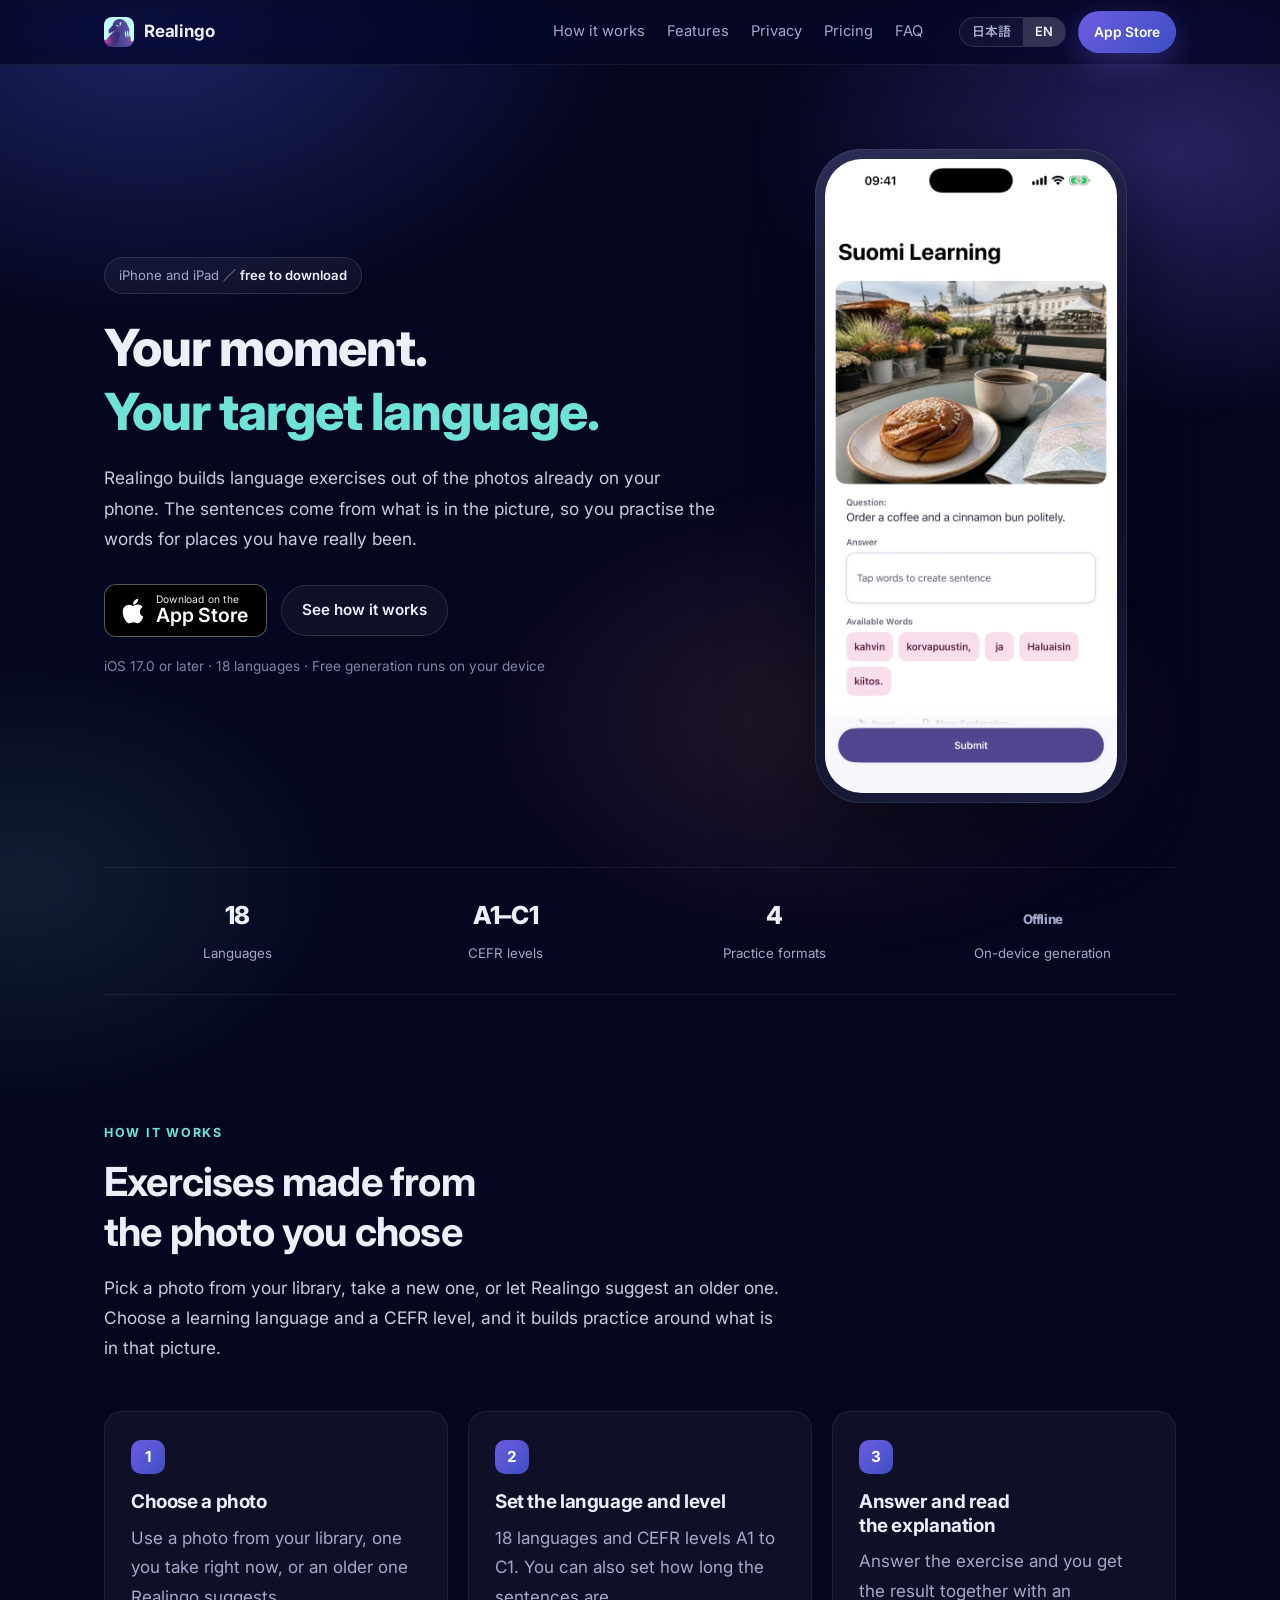
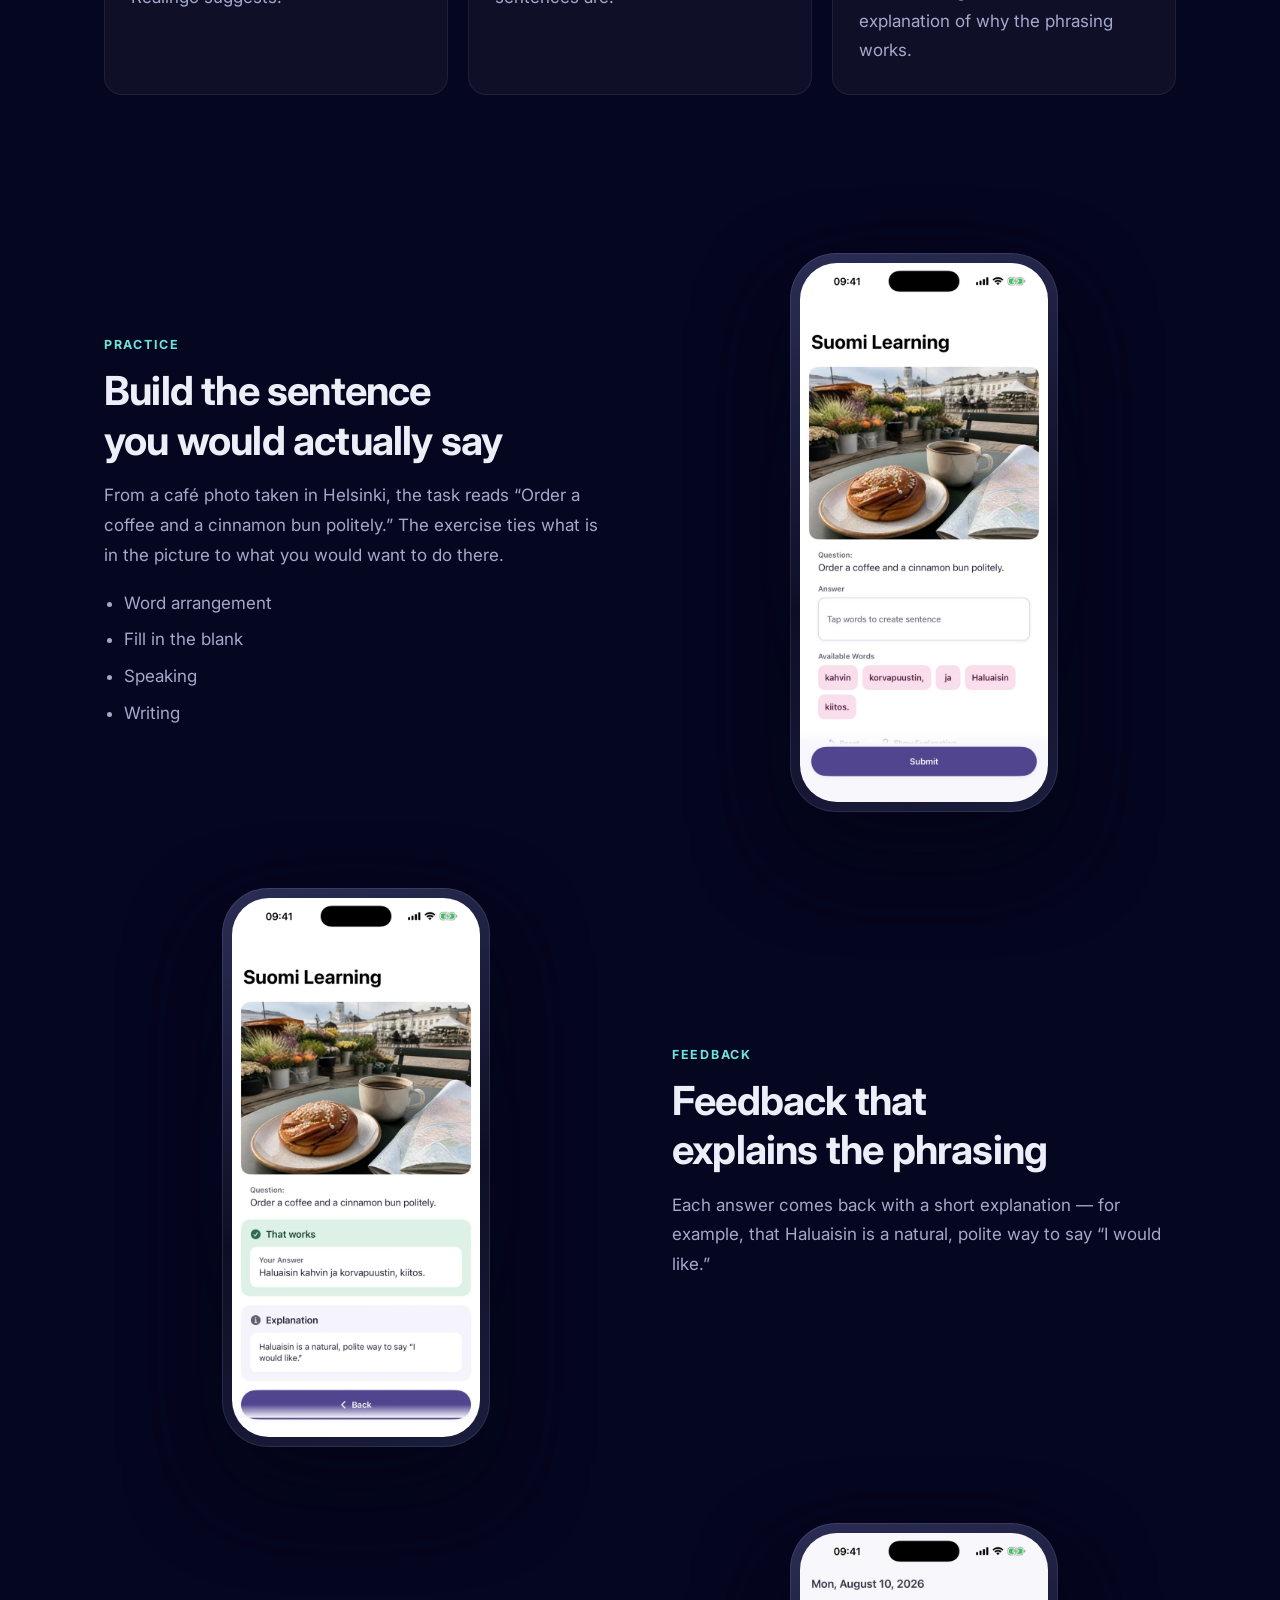
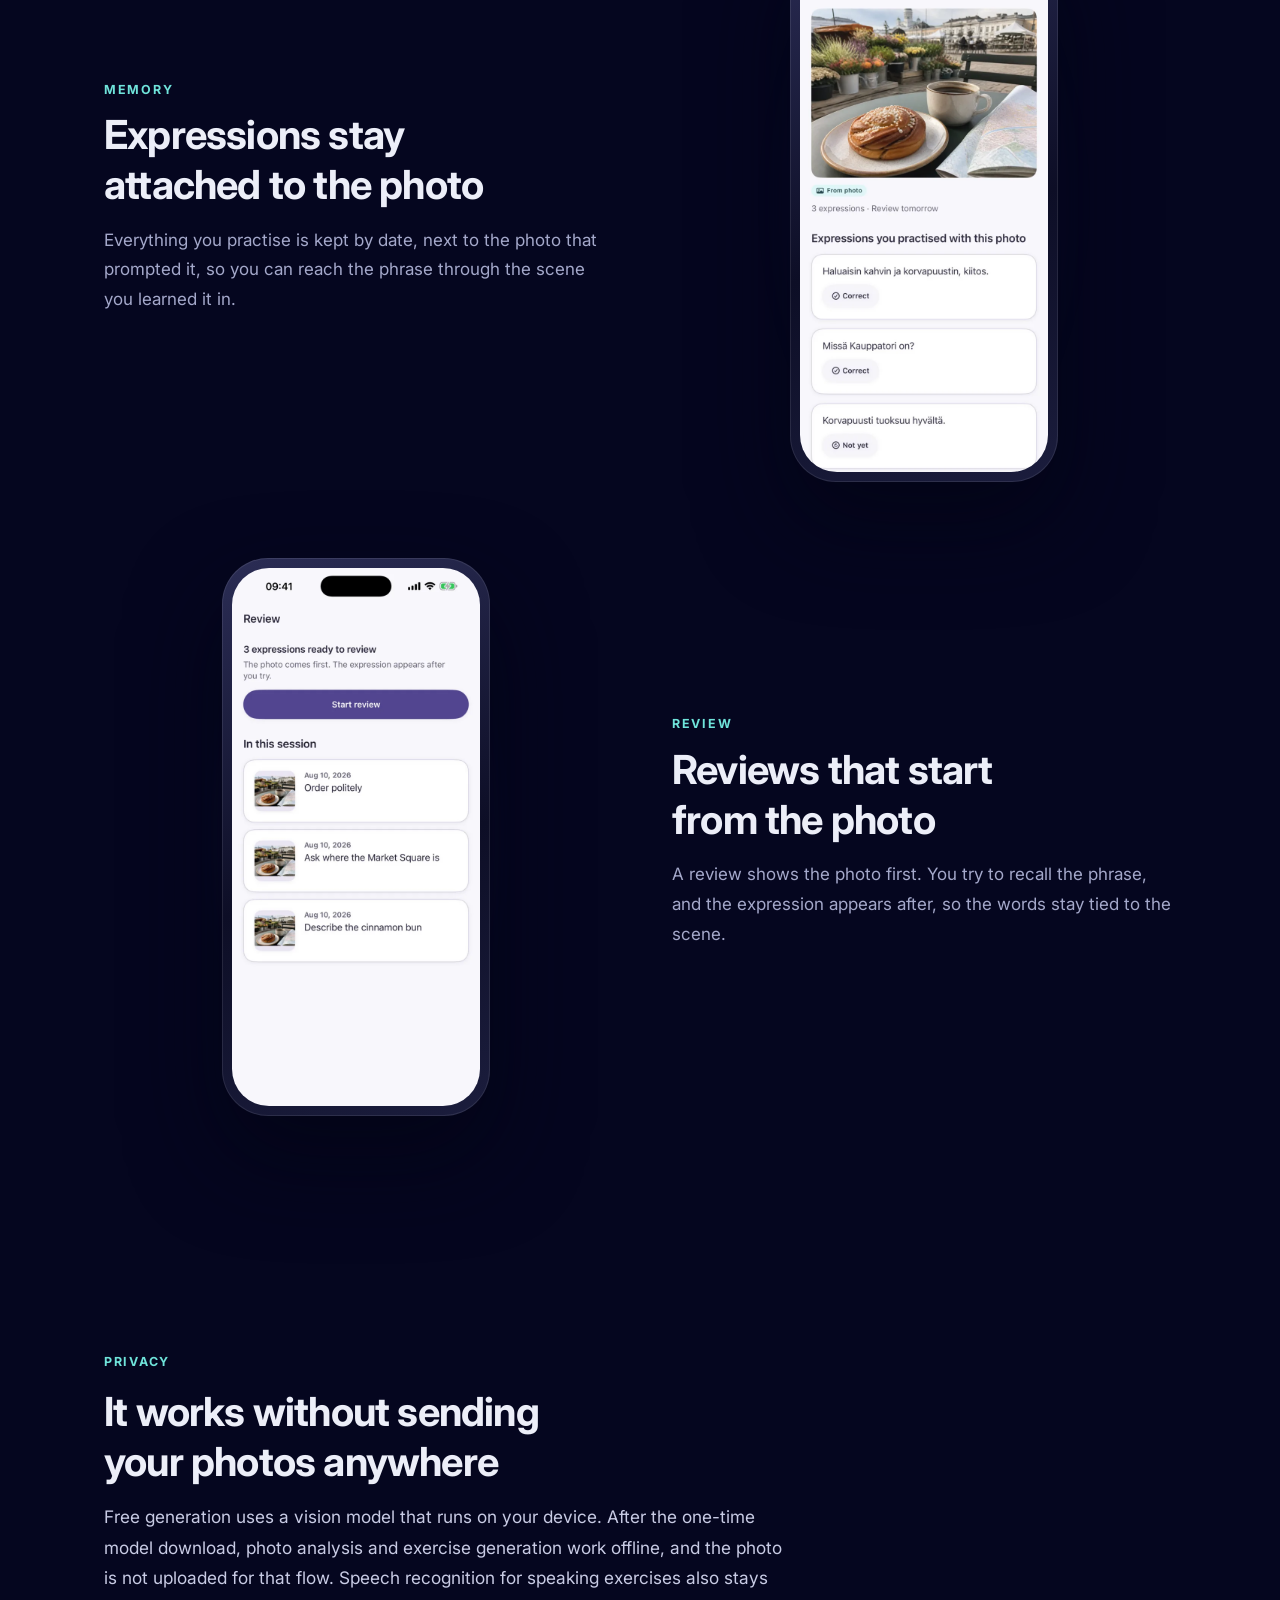
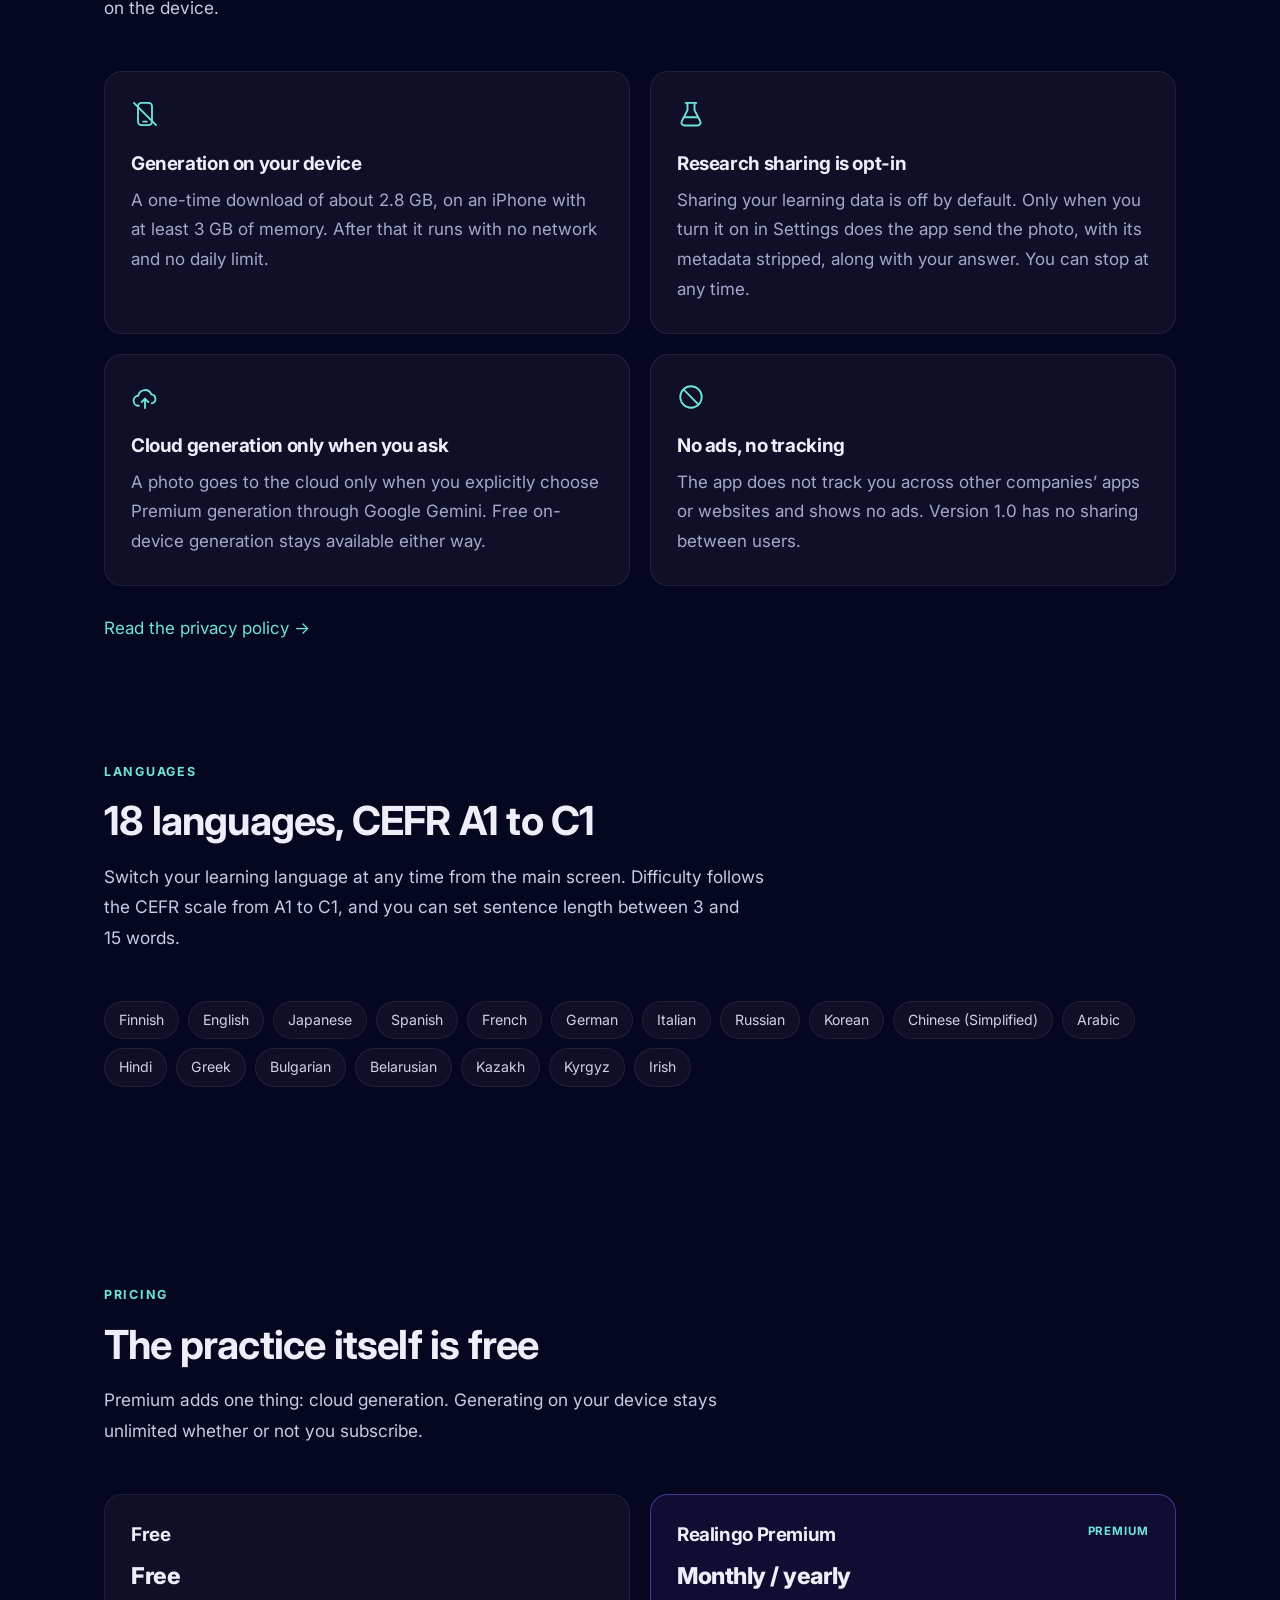
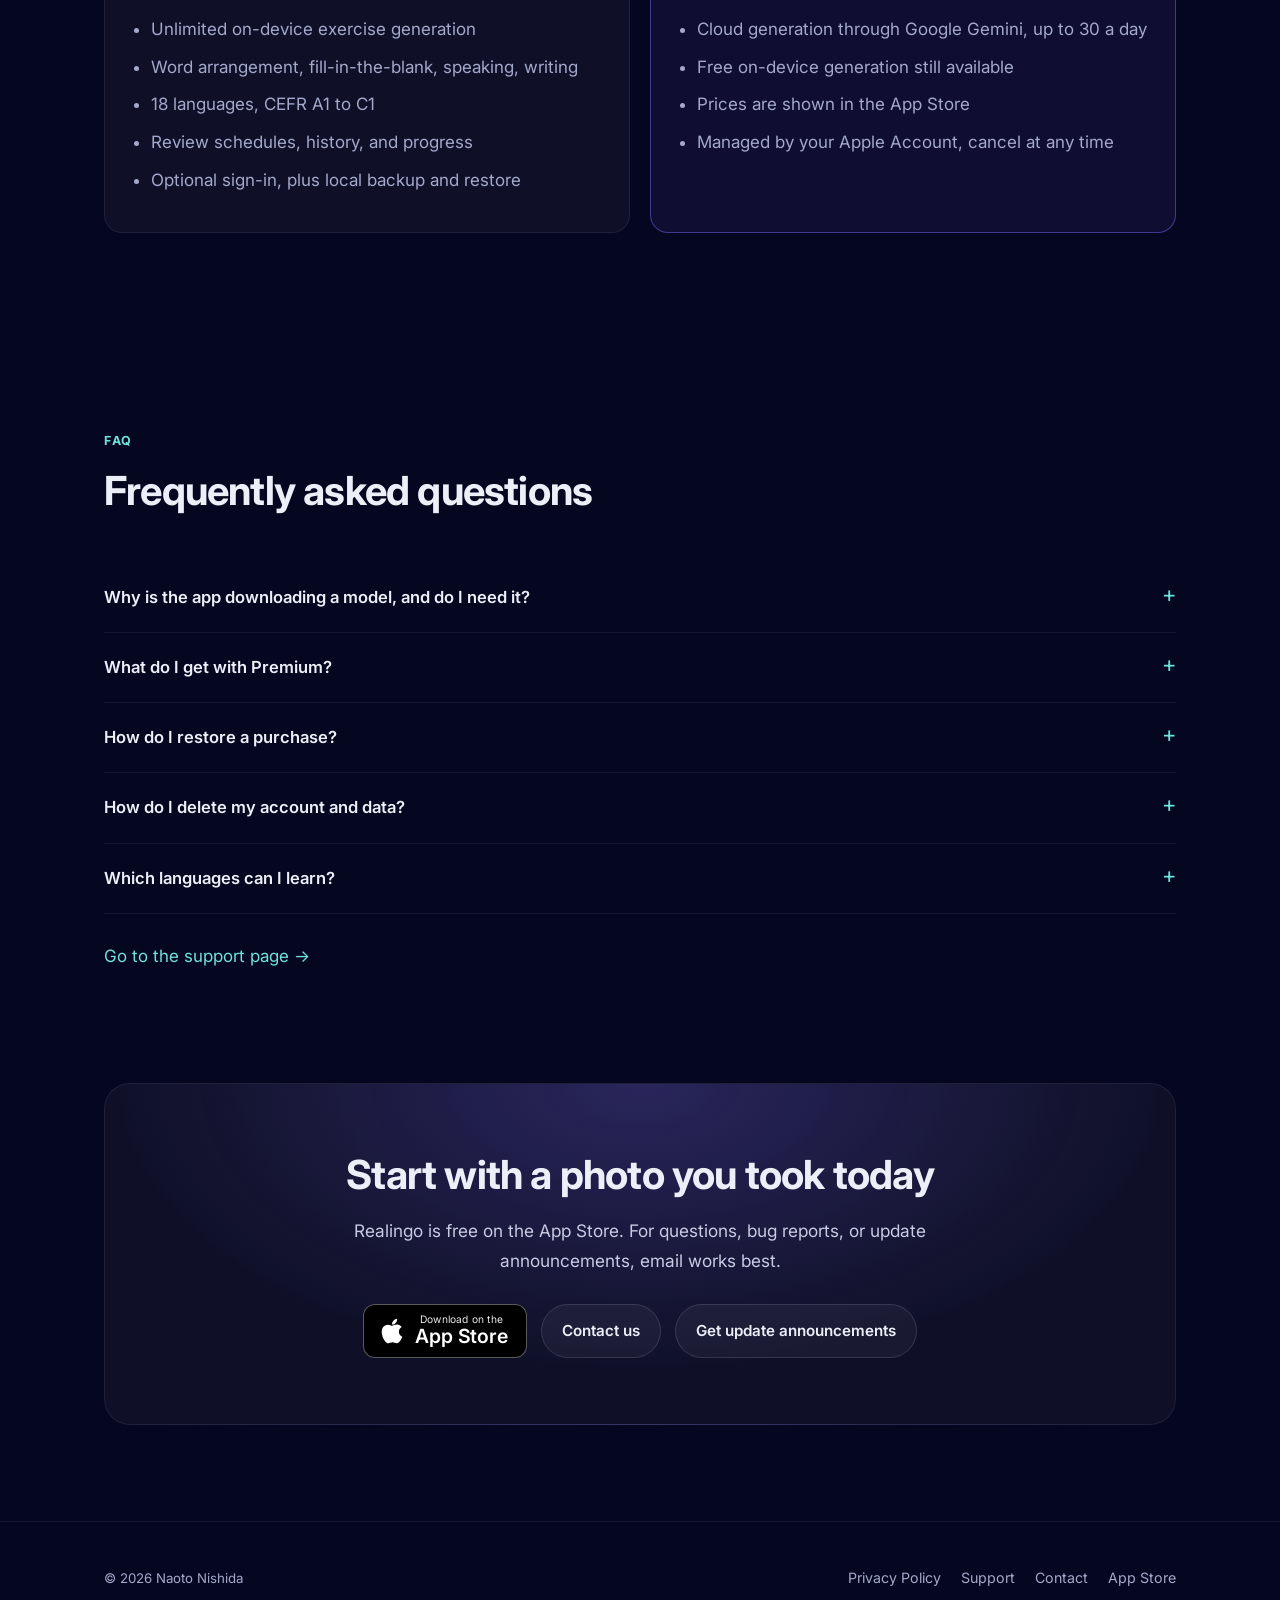
==== index.html @ 9abddb1e "Add the Realingo website: landing page, privacy policy, support Three static pages with no build ste" ====
<!DOCTYPE html>
<html lang="ja" data-lang="ja">
<head>
<meta charset="utf-8">
<meta name="viewport" content="width=device-width, initial-scale=1">
<title>Realingo — 自分の写真から語学を学ぶ</title>
<meta name="title-ja" content="Realingo — 自分の写真から語学を学ぶ">
<meta name="title-en" content="Realingo — Learn a language from your own photos">
<meta name="description" content="Realingo は、あなたのカメラロールにある写真から語学の練習問題をつくる iPhone / iPad アプリです。18言語、CEFR A1〜C1 対応。無料の問題生成は端末内で動きます。">
<meta name="desc-ja" content="Realingo は、あなたのカメラロールにある写真から語学の練習問題をつくる iPhone / iPad アプリです。18言語、CEFR A1〜C1 対応。無料の問題生成は端末内で動きます。">
<meta name="desc-en" content="Realingo turns the photos already on your phone into language exercises. 18 languages, CEFR A1 to C1, and free on-device generation.">
<link rel="canonical" href="https://nawta.github.io/realingo/">
<meta property="og:type" content="website">
<meta property="og:title" content="Realingo — Learn a language from your own photos">
<meta property="og:description" content="Realingo turns the photos already on your phone into language exercises. 18 languages, CEFR A1 to C1, and free on-device generation.">
<meta property="og:url" content="https://nawta.github.io/realingo/">
<meta property="og:image" content="https://nawta.github.io/realingo/assets/og.png">
<meta name="twitter:card" content="summary_large_image">
<meta name="theme-color" content="#05061f">
<link rel="icon" href="assets/favicon-32.png" sizes="32x32">
<link rel="apple-touch-icon" href="assets/icon-180.png">
<link rel="preconnect" href="https://fonts.googleapis.com">
<link rel="preconnect" href="https://fonts.gstatic.com" crossorigin>
<link href="https://fonts.googleapis.com/css2?family=Inter:wght@400;500;600;700;800&family=Noto+Sans+JP:wght@400;500;700&display=swap" rel="stylesheet">
<link rel="stylesheet" href="styles.css">
<script>
/* Set the language before first paint so the other version never flashes. */
(function(){var r=document.documentElement;r.className+=" js";var l=(location.search.match(/[?&]lang=(ja|en)/)||[])[1];try{if(!l)l=localStorage.getItem("realingo-lang");}catch(e){}if(l!=="ja"&&l!=="en")l=(navigator.language||"en").toLowerCase().indexOf("ja")===0?"ja":"en";r.setAttribute("data-lang",l);r.setAttribute("lang",l);})();
</script>
</head>
<body>

<header class="site-header">
  <div class="wrap">
    <a class="brand" href="./">
      <img src="assets/icon-180.png" alt="" width="30" height="30">
      Realingo
    </a>
    <nav class="site-nav">
      <a href="#how"><span class="ja">使い方</span><span class="en">How it works</span></a>
      <a href="#features"><span class="ja">できること</span><span class="en">Features</span></a>
      <a href="#privacy"><span class="ja">プライバシー</span><span class="en">Privacy</span></a>
      <a href="#pricing"><span class="ja">料金</span><span class="en">Pricing</span></a>
      <a href="#faq">FAQ</a>
    </nav>
    <div class="header-actions">
      <div class="lang-toggle" role="group" aria-label="Language">
        <button type="button" data-lang="ja" aria-pressed="true">日本語</button>
        <button type="button" data-lang="en" aria-pressed="false">EN</button>
      </div>
      <a class="btn btn-primary btn-sm" href="https://apps.apple.com/us/app/realingo/id6791108476">
        <span class="ja">App Store</span><span class="en">App Store</span>
      </a>
    </div>
  </div>
</header>

<main>

<!-- ================= HERO ================= -->
<section class="hero">
  <div class="wrap">
    <div>
      <p class="hero-pill">
        <span class="ja">iPhone・iPad ／ <b>無料でダウンロード</b></span>
        <span class="en">iPhone and iPad ／ <b>free to download</b></span>
      </p>
      <h1>
        <span class="ja">きのう撮った一枚が、<br><span class="accent">きょうの教材になる。</span></span>
        <span class="en">Your moment.<br><span class="accent">Your target language.</span></span>
      </h1>
      <p class="lead ja">Realingo は、カメラロールにある写真から語学の練習問題をつくるアプリです。問題文はその写真に写っているものから組み立てられるので、自分が実際に居た場面の言葉を覚えられます。</p>
      <p class="lead en">Realingo builds language exercises out of the photos already on your phone. The sentences come from what is in the picture, so you practise the words for places you have really been.</p>
      <div class="hero-cta">
        <a class="appstore" href="https://apps.apple.com/us/app/realingo/id6791108476">
          <svg viewBox="0 0 384 512" aria-hidden="true"><path d="M318.7 268.7c-.2-36.7 16.4-64.4 50-84.8-18.8-26.9-47.2-41.7-84.7-44.6-35.5-2.8-74.3 20.7-88.5 20.7-15 0-49.4-19.7-76.4-19.7C63.3 141.2 4 184.8 4 273.5q0 39.3 14.4 81.2c12.8 36.7 59 126.7 107.2 125.2 25.2-.6 43-17.9 75.8-17.9 31.8 0 48.3 17.9 76.4 17.9 48.6-.7 90.4-82.5 102.6-119.3-65.2-30.7-61.7-90-61.7-91.9zm-56.6-164.2c27.3-32.4 24.8-61.9 24-72.5-24.1 1.4-52 16.4-67.9 34.9-17.5 19.8-27.8 44.3-25.6 71.9 26.1 2 49.9-11.4 69.5-34.3z"/></svg>
          <span><small class="ja">ダウンロード</small><small class="en">Download on the</small><strong>App Store</strong></span>
        </a>
        <a class="btn btn-ghost" href="#how"><span class="ja">使い方を見る</span><span class="en">See how it works</span></a>
      </div>
      <p class="hero-note">
        <span class="ja">iOS 17.0 以降 ・ 18言語 ・ 無料の問題生成は端末内で動きます</span>
        <span class="en">iOS 17.0 or later · 18 languages · Free generation runs on your device</span>
      </p>
    </div>
    <div class="phone">
      <img src="assets/shot-01.webp" width="660" height="1434" alt="Realingo の練習画面。ヘルシンキのカフェで撮った写真をもとに、フィンランド語の文を単語から組み立てている。">
    </div>
  </div>
</section>

<!-- ================= STATS ================= -->
<section class="stats">
  <div class="wrap">
    <ul>
      <li><b>18</b><span class="ja">対応言語</span><span class="en">Languages</span></li>
      <li><b>A1–C1</b><span class="ja">CEFR の難易度</span><span class="en">CEFR levels</span></li>
      <li><b>4</b><span class="ja">練習の形式</span><span class="en">Practice formats</span></li>
      <li><b><span class="ja">オフライン</span><span class="en">Offline</span></b><span class="ja">端末内生成は通信不要</span><span class="en">On-device generation</span></li>
    </ul>
  </div>
</section>

<!-- ================= HOW ================= -->
<section id="how">
  <div class="wrap">
    <div class="section-head reveal">
      <p class="eyebrow"><span class="ja">使い方</span><span class="en">How it works</span></p>
      <h2><span class="ja">自分が撮った写真から問題をつくる</span><span class="en">Exercises made from the photo you chose</span></h2>
      <p class="lead ja">カメラロールから1枚選ぶか、その場で撮るか、Realingo に古い写真を選ばせます。学ぶ言語と CEFR レベルを決めると、その写真に写っているものをもとに練習問題ができます。</p>
      <p class="lead en">Pick a photo from your library, take a new one, or let Realingo suggest an older one. Choose a learning language and a CEFR level, and it builds practice around what is in that picture.</p>
    </div>
    <div class="cards cards-3">
      <div class="card reveal">
        <span class="num">1</span>
        <h3><span class="ja">写真を選ぶ</span><span class="en">Choose a photo</span></h3>
        <p class="ja">カメラロールの1枚、その場で撮った写真、Realingo が提案する古い写真のどれでも使えます。</p>
        <p class="en">Use a photo from your library, one you take right now, or an older one Realingo suggests.</p>
      </div>
      <div class="card reveal">
        <span class="num">2</span>
        <h3><span class="ja">言語とレベルを決める</span><span class="en">Set the language and level</span></h3>
        <p class="ja">18言語と CEFR A1〜C1 から選びます。文の長さも変えられます。</p>
        <p class="en">18 languages and CEFR levels A1 to C1. You can also set how long the sentences are.</p>
      </div>
      <div class="card reveal">
        <span class="num">3</span>
        <h3><span class="ja">答えて、説明を読む</span><span class="en">Answer and read the explanation</span></h3>
        <p class="ja">並べ替え・穴埋め・スピーキング・ライティングに答えると、正誤とあわせて、なぜその言い方になるのかが返ります。</p>
        <p class="en">Answer the exercise and you get the result together with an explanation of why the phrasing works.</p>
      </div>
    </div>
  </div>
</section>

<!-- ================= FEATURES ================= -->
<section id="features" style="padding-top:24px">
  <div class="wrap">

    <div class="feature reveal">
      <div class="feature-text">
        <p class="eyebrow"><span class="ja">練習</span><span class="en">Practice</span></p>
        <h2><span class="ja">その場面で使う一文をつくる</span><span class="en">Build the sentence you would actually say</span></h2>
        <p class="ja">ヘルシンキのカフェで撮った写真なら、課題は「コーヒーとシナモンロールをていねいに注文する」。写っているものと、そこでしたいことが結びついた課題になります。</p>
        <p class="en">From a café photo taken in Helsinki, the task reads “Order a coffee and a cinnamon bun politely.” The exercise ties what is in the picture to what you would want to do there.</p>
        <ul>
          <li><span class="ja">単語の並べ替え</span><span class="en">Word arrangement</span></li>
          <li><span class="ja">穴埋め</span><span class="en">Fill in the blank</span></li>
          <li><span class="ja">スピーキング</span><span class="en">Speaking</span></li>
          <li><span class="ja">ライティング</span><span class="en">Writing</span></li>
        </ul>
      </div>
      <div class="phone">
        <img src="assets/shot-01.webp" width="660" height="1434" loading="lazy" alt="写真の下に「Order a coffee and a cinnamon bun politely.」という課題が表示され、フィンランド語の単語カードが並んでいる画面。">
      </div>
    </div>

    <div class="feature reveal">
      <div class="feature-text">
        <p class="eyebrow"><span class="ja">フィードバック</span><span class="en">Feedback</span></p>
        <h2><span class="ja">正解だけでなく、理由まで返す</span><span class="en">Feedback that explains the phrasing</span></h2>
        <p class="ja">答え合わせのあとに短い説明が付きます。たとえば Haluaisin が「〜をいただきたいのですが」にあたる自然でていねいな言い方だ、というところまで示します。</p>
        <p class="en">Each answer comes back with a short explanation — for example, that Haluaisin is a natural, polite way to say “I would like.”</p>
      </div>
      <div class="phone">
        <img src="assets/shot-02.webp" width="660" height="1434" loading="lazy" alt="解答が正解と判定され、その下に Haluaisin の使い方についての説明が表示されている画面。">
      </div>
    </div>

    <div class="feature reveal">
      <div class="feature-text">
        <p class="eyebrow"><span class="ja">記録</span><span class="en">Memory</span></p>
        <h2><span class="ja">練習した表現は写真ごと残る</span><span class="en">Expressions stay attached to the photo</span></h2>
        <p class="ja">その日に練習した表現は、きっかけになった写真といっしょに日付順で残ります。単語帳をめくるかわりに、どの場面で覚えたかから思い出せます。</p>
        <p class="en">Everything you practise is kept by date, next to the photo that prompted it, so you can reach the phrase through the scene you learned it in.</p>
      </div>
      <div class="phone">
        <img src="assets/shot-03.webp" width="660" height="1434" loading="lazy" alt="1枚の写真と、その写真で練習した3つの表現が正誤とともに並んでいる記録画面。">
      </div>
    </div>

    <div class="feature reveal">
      <div class="feature-text">
        <p class="eyebrow"><span class="ja">復習</span><span class="en">Review</span></p>
        <h2><span class="ja">忘れるころに戻ってくる復習</span><span class="en">Reviews that start from the photo</span></h2>
        <p class="ja">復習は写真から始まります。先に場面を見て思い出そうとしてから表現が出るので、言葉と場面が結びついたまま定着します。</p>
        <p class="en">A review shows the photo first. You try to recall the phrase, and the expression appears after, so the words stay tied to the scene.</p>
      </div>
      <div class="phone">
        <img src="assets/shot-04.webp" width="660" height="1434" loading="lazy" alt="復習画面。3つの表現が復習待ちとして並び、それぞれに元の写真のサムネイルが付いている。">
      </div>
    </div>

  </div>
</section>

<!-- ================= PRIVACY ================= -->
<section id="privacy">
  <div class="wrap">
    <div class="section-head reveal">
      <p class="eyebrow"><span class="ja">プライバシー</span><span class="en">Privacy</span></p>
      <h2><span class="ja">写真を送らずに使えます</span><span class="en">It works without sending your photos anywhere</span></h2>
      <p class="lead ja">無料の問題生成は端末内の画像モデルで動きます。モデルを一度ダウンロードすれば、写真の解析も問題の生成もオフラインで完結し、この流れでは写真はアップロードされません。スピーキングの音声認識も端末内で動きます。</p>
      <p class="lead en">Free generation uses a vision model that runs on your device. After the one-time model download, photo analysis and exercise generation work offline, and the photo is not uploaded for that flow. Speech recognition for speaking exercises also stays on the device.</p>
    </div>
    <div class="cards cards-2">
      <div class="card reveal">
        <span class="ico" aria-hidden="true"><svg viewBox="0 0 24 24"><rect x="6" y="2.5" width="12" height="19" rx="3"/><path d="M10.5 18.5h3"/><path d="M2.5 2.5l19 19"/></svg></span>
        <h3><span class="ja">端末内で完結する生成</span><span class="en">Generation on your device</span></h3>
        <p class="ja">約 2.8 GB のモデルを一度だけダウンロードします（メモリ 3 GB 以上の iPhone が必要）。以降は通信なし、回数制限なしで使えます。</p>
        <p class="en">A one-time download of about 2.8 GB, on an iPhone with at least 3 GB of memory. After that it runs with no network and no daily limit.</p>
      </div>
      <div class="card reveal">
        <span class="ico" aria-hidden="true"><svg viewBox="0 0 24 24"><path d="M9 2.5v6.2L4.2 18a2.6 2.6 0 0 0 2.3 3.9h11a2.6 2.6 0 0 0 2.3-3.9L15 8.7V2.5"/><path d="M7.5 2.5h9"/><path d="M6.6 14.8h10.8"/></svg></span>
        <h3><span class="ja">研究への提供は任意</span><span class="en">Research sharing is opt-in</span></h3>
        <p class="ja">学習データの提供は初期状態でオフです。設定でオンにしたときだけ、位置情報などを取り除いた写真と解答が送られます。いつでも止められます。</p>
        <p class="en">Sharing your learning data is off by default. Only when you turn it on in Settings does the app send the photo, with its metadata stripped, along with your answer. You can stop at any time.</p>
      </div>
      <div class="card reveal">
        <span class="ico" aria-hidden="true"><svg viewBox="0 0 24 24"><path d="M6.8 19.5a4.3 4.3 0 0 1-.5-8.6 5.8 5.8 0 0 1 11.1-1.2 3.9 3.9 0 0 1 .4 7.7"/><path d="M12 21.5v-8"/><path d="M9.2 16.3 12 13.5l2.8 2.8"/></svg></span>
        <h3><span class="ja">クラウド生成は選んだときだけ</span><span class="en">Cloud generation only when you ask</span></h3>
        <p class="ja">Premium の Google Gemini による生成を選んだときに限り、その写真がクラウドに送られます。端末内の無料生成はそのまま使えます。</p>
        <p class="en">A photo goes to the cloud only when you explicitly choose Premium generation through Google Gemini. Free on-device generation stays available either way.</p>
      </div>
      <div class="card reveal">
        <span class="ico" aria-hidden="true"><svg viewBox="0 0 24 24"><circle cx="12" cy="12" r="9.2"/><path d="M5.5 5.5l13 13"/></svg></span>
        <h3><span class="ja">広告なし、追跡なし</span><span class="en">No ads, no tracking</span></h3>
        <p class="ja">他社のアプリやサイトをまたいだ追跡はしません。広告も表示しません。バージョン 1.0 にはユーザー同士の共有機能もありません。</p>
        <p class="en">The app does not track you across other companies’ apps or websites and shows no ads. Version 1.0 has no sharing between users.</p>
      </div>
    </div>
    <p style="margin-top:28px">
      <a href="privacy.html"><span class="ja">プライバシーポリシーを読む →</span><span class="en">Read the privacy policy →</span></a>
    </p>
  </div>
</section>

<!-- ================= LANGUAGES ================= -->
<section id="languages" style="padding-top:0">
  <div class="wrap">
    <div class="section-head reveal">
      <p class="eyebrow"><span class="ja">対応言語</span><span class="en">Languages</span></p>
      <h2><span class="ja">18言語、CEFR A1〜C1</span><span class="en">18 languages, CEFR A1 to C1</span></h2>
      <p class="lead ja">学ぶ言語はメイン画面からいつでも切り替えられます。難易度は CEFR の A1 から C1 まで、文の長さも 3〜15 語の範囲で指定できます。</p>
      <p class="lead en">Switch your learning language at any time from the main screen. Difficulty follows the CEFR scale from A1 to C1, and you can set sentence length between 3 and 15 words.</p>
    </div>
    <ul class="chips reveal">
      <li><span class="ja">フィンランド語</span><span class="en">Finnish</span></li>
      <li><span class="ja">英語</span><span class="en">English</span></li>
      <li><span class="ja">日本語</span><span class="en">Japanese</span></li>
      <li><span class="ja">スペイン語</span><span class="en">Spanish</span></li>
      <li><span class="ja">フランス語</span><span class="en">French</span></li>
      <li><span class="ja">ドイツ語</span><span class="en">German</span></li>
      <li><span class="ja">イタリア語</span><span class="en">Italian</span></li>
      <li><span class="ja">ロシア語</span><span class="en">Russian</span></li>
      <li><span class="ja">韓国語</span><span class="en">Korean</span></li>
      <li><span class="ja">中国語（簡体字）</span><span class="en">Chinese (Simplified)</span></li>
      <li><span class="ja">アラビア語</span><span class="en">Arabic</span></li>
      <li><span class="ja">ヒンディー語</span><span class="en">Hindi</span></li>
      <li><span class="ja">ギリシャ語</span><span class="en">Greek</span></li>
      <li><span class="ja">ブルガリア語</span><span class="en">Bulgarian</span></li>
      <li><span class="ja">ベラルーシ語</span><span class="en">Belarusian</span></li>
      <li><span class="ja">カザフ語</span><span class="en">Kazakh</span></li>
      <li><span class="ja">キルギス語</span><span class="en">Kyrgyz</span></li>
      <li><span class="ja">アイルランド語</span><span class="en">Irish</span></li>
    </ul>
  </div>
</section>

<!-- ================= PRICING ================= -->
<section id="pricing">
  <div class="wrap">
    <div class="section-head reveal">
      <p class="eyebrow"><span class="ja">料金</span><span class="en">Pricing</span></p>
      <h2><span class="ja">練習そのものは無料です</span><span class="en">The practice itself is free</span></h2>
      <p class="lead ja">Premium が足すのはクラウド生成の1点だけです。端末内での生成は、契約していてもいなくても無制限に使えます。</p>
      <p class="lead en">Premium adds one thing: cloud generation. Generating on your device stays unlimited whether or not you subscribe.</p>
    </div>
    <div class="cards cards-2">
      <div class="card plan reveal">
        <h3><span class="ja">無料</span><span class="en">Free</span></h3>
        <p class="price"><span class="ja">¥0</span><span class="en">Free</span></p>
        <ul>
          <li><span class="ja">端末内での問題生成（無制限）</span><span class="en">Unlimited on-device exercise generation</span></li>
          <li><span class="ja">並べ替え・穴埋め・スピーキング・ライティング</span><span class="en">Word arrangement, fill-in-the-blank, speaking, writing</span></li>
          <li><span class="ja">18言語、CEFR A1〜C1</span><span class="en">18 languages, CEFR A1 to C1</span></li>
          <li><span class="ja">復習スケジュールと学習履歴</span><span class="en">Review schedules, history, and progress</span></li>
          <li><span class="ja">サインインは任意、ローカルのバックアップと復元</span><span class="en">Optional sign-in, plus local backup and restore</span></li>
        </ul>
      </div>
      <div class="card plan featured reveal">
        <span class="tag">Premium</span>
        <h3><span class="ja">Realingo Premium</span><span class="en">Realingo Premium</span></h3>
        <p class="price"><span class="ja">月額 / 年額</span><span class="en">Monthly / yearly</span></p>
        <ul>
          <li><span class="ja">Google Gemini によるクラウド生成（1日 30 回まで）</span><span class="en">Cloud generation through Google Gemini, up to 30 a day</span></li>
          <li><span class="ja">無料の端末内生成もそのまま使えます</span><span class="en">Free on-device generation still available</span></li>
          <li><span class="ja">価格は App Store に表示されます</span><span class="en">Prices are shown in the App Store</span></li>
          <li><span class="ja">購入は Apple アカウントで管理し、いつでも解約できます</span><span class="en">Managed by your Apple Account, cancel at any time</span></li>
        </ul>
      </div>
    </div>
  </div>
</section>

<!-- ================= FAQ ================= -->
<section id="faq">
  <div class="wrap">
    <div class="section-head reveal">
      <p class="eyebrow">FAQ</p>
      <h2><span class="ja">よくある質問</span><span class="en">Frequently asked questions</span></h2>
    </div>
    <div class="faq reveal">
      <details>
        <summary><span class="ja">モデルのダウンロードは必要ですか。</span><span class="en">Why is the app downloading a model, and do I need it?</span></summary>
        <div>
          <p class="ja">無料の問題生成は端末内の画像モデルで動くので、初回に約 2.8 GB のダウンロードが必要です。メモリ 3 GB 以上の iPhone で動きます。<strong>設定 &gt; AI Model Settings</strong> から、またはアプリが案内する「Use on-device AI」から取得できます。以降はオフラインで、回数制限なく使えます。</p>
          <p class="en">Free exercise generation runs on your phone with a local vision model. It is a one-time download of about 2.8 GB and needs an iPhone with at least 3 GB of memory. Open <strong>Settings &gt; AI Model Settings</strong>, or tap <strong>Use on-device AI</strong> when the app offers it. After that, generation works offline with no daily limit.</p>
        </div>
      </details>
      <details>
        <summary><span class="ja">Premium では何が増えますか。</span><span class="en">What do I get with Premium?</span></summary>
        <div>
          <p class="ja">増えるのは、クラウド AI（Google Gemini）による問題生成が1日 30 回まで使えるようになる点です。端末内での生成は、契約しなくても無料・無制限のまま使えます。</p>
          <p class="en">Premium adds one thing: exercise generation through cloud AI (Google Gemini), up to 30 a day. Generating on your device stays free and unlimited whether or not you subscribe.</p>
        </div>
      </details>
      <details>
        <summary><span class="ja">購入を復元するには。</span><span class="en">How do I restore a purchase?</span></summary>
        <div>
          <p class="ja">アプリのサブスクリプション画面で <strong>Restore Purchases</strong> を押してください。購入時と同じ Apple アカウントでサインインしている必要があります。サブスクリプションは Apple が管理しているので、端末の「設定 &gt; Apple アカウント &gt; サブスクリプション」からも確認・解約できます。</p>
          <p class="en">Open the subscription screen in the app and tap <strong>Restore Purchases</strong>. Make sure you are signed in to the same Apple Account you used for the original purchase. Subscriptions are managed by Apple, so you can also review or cancel them under Settings &gt; your Apple Account &gt; Subscriptions.</p>
        </div>
      </details>
      <details>
        <summary><span class="ja">アカウントとデータを削除したいのですが。</span><span class="en">How do I delete my account and data?</span></summary>
        <div>
          <p class="ja">アプリの <strong>Profile</strong> から <strong>Request deletion</strong> を選びます。これは削除依頼を記録するもので、クラウド上のデータがその場で消えるわけではありません。別のアカウントを誤って変更しないよう本人確認をしたうえで、通常 30 日以内に処理します。研究データの提供は設定からすぐに止められます。</p>
          <p class="en">In the app, open <strong>Profile</strong> and tap <strong>Request deletion</strong>. This records a pending request rather than deleting cloud data immediately. We verify your identity first so that another account is never changed by mistake, and normally process requests within 30 days. You can stop future research sharing immediately from Settings.</p>
        </div>
      </details>
      <details>
        <summary><span class="ja">どの言語を学べますか。</span><span class="en">Which languages can I learn?</span></summary>
        <div>
          <p class="ja">フィンランド語、英語、日本語、スペイン語、フランス語、ドイツ語、韓国語、中国語（簡体字）など 18 言語です。学ぶ言語はメイン画面からいつでも切り替えられ、難易度は CEFR の A1 から C1 まで選べます。</p>
          <p class="en">Eighteen languages, including Finnish, English, Japanese, Spanish, French, German, Korean, and Chinese (Simplified). You can switch your learning language at any time from the main screen, and difficulty follows the CEFR scale from A1 to C1.</p>
        </div>
      </details>
    </div>
    <p style="margin-top:28px">
      <a href="support.html"><span class="ja">サポートページを見る →</span><span class="en">Go to the support page →</span></a>
    </p>
  </div>
</section>

<!-- ================= FINAL CTA ================= -->
<section id="contact" style="padding-top:0">
  <div class="wrap">
    <div class="final reveal">
      <h2><span class="ja">きょうの一枚から始める</span><span class="en">Start with a photo you took today</span></h2>
      <p class="lead ja">App Store から無料でダウンロードできます。質問や不具合の報告、更新のお知らせの受け取りはメールでどうぞ。</p>
      <p class="lead en">Realingo is free on the App Store. For questions, bug reports, or update announcements, email works best.</p>
      <div class="final-cta">
        <a class="appstore" href="https://apps.apple.com/us/app/realingo/id6791108476">
          <svg viewBox="0 0 384 512" aria-hidden="true"><path d="M318.7 268.7c-.2-36.7 16.4-64.4 50-84.8-18.8-26.9-47.2-41.7-84.7-44.6-35.5-2.8-74.3 20.7-88.5 20.7-15 0-49.4-19.7-76.4-19.7C63.3 141.2 4 184.8 4 273.5q0 39.3 14.4 81.2c12.8 36.7 59 126.7 107.2 125.2 25.2-.6 43-17.9 75.8-17.9 31.8 0 48.3 17.9 76.4 17.9 48.6-.7 90.4-82.5 102.6-119.3-65.2-30.7-61.7-90-61.7-91.9zm-56.6-164.2c27.3-32.4 24.8-61.9 24-72.5-24.1 1.4-52 16.4-67.9 34.9-17.5 19.8-27.8 44.3-25.6 71.9 26.1 2 49.9-11.4 69.5-34.3z"/></svg>
          <span><small class="ja">ダウンロード</small><small class="en">Download on the</small><strong>App Store</strong></span>
        </a>
        <a class="btn btn-ghost" href="mailto:nawta1998@gmail.com?subject=Realingo"><span class="ja">問い合わせる</span><span class="en">Contact us</span></a>
        <a class="btn btn-ghost" href="mailto:nawta1998@gmail.com?subject=Realingo%20updates&amp;body=Realingo%20の更新のお知らせを受け取りたいです。%0A%0AI%20would%20like%20to%20receive%20Realingo%20updates."><span class="ja">更新のお知らせを受け取る</span><span class="en">Get update announcements</span></a>
      </div>
    </div>
  </div>
</section>

</main>

<footer class="site-footer">
  <div class="wrap">
    <span class="copy">© 2026 Naoto Nishida</span>
    <nav>
      <a href="privacy.html"><span class="ja">プライバシーポリシー</span><span class="en">Privacy Policy</span></a>
      <a href="support.html"><span class="ja">サポート</span><span class="en">Support</span></a>
      <a href="mailto:nawta1998@gmail.com"><span class="ja">問い合わせ</span><span class="en">Contact</span></a>
      <a href="https://apps.apple.com/us/app/realingo/id6791108476">App Store</a>
    </nav>
  </div>
</footer>

<script src="site.js" defer></script>
</body>
</html>
---- styles.css ----
/* Realingo — landing site
   Palette sampled from the App Store screenshot set in docs/appstore_review/2026-08-14. */

:root {
  --ink:        #05061f;
  --ink-2:      #0a0b2c;
  --surface:    rgba(255, 255, 255, 0.045);
  --surface-2:  rgba(255, 255, 255, 0.08);
  --line:       rgba(255, 255, 255, 0.12);
  --line-soft:  rgba(255, 255, 255, 0.07);
  --text:       #eceef8;
  --muted:      #a4a8ca;
  --violet:     #6d5ce0;
  --indigo:     #3d4fc4;
  --aqua:       #6fe3da;
  --coral:      #ff8e78;
  --radius:     18px;
  --maxw:       1120px;
  color-scheme: dark;
}

* { box-sizing: border-box; }

html { scroll-behavior: smooth; -webkit-text-size-adjust: 100%; }

body {
  margin: 0;
  background: var(--ink);
  color: var(--text);
  font-family: "Inter", "Noto Sans JP", -apple-system, BlinkMacSystemFont, "Segoe UI", Roboto, Helvetica, Arial, sans-serif;
  font-size: 17px;
  line-height: 1.75;
  font-feature-settings: "palt" 1;
  overflow-x: hidden;
}

/* Ambient glow, fixed behind everything */
body::before {
  content: "";
  position: fixed;
  inset: -10% -10% auto -10%;
  height: 150vh;
  z-index: -1;
  pointer-events: none;
  background:
    radial-gradient(60vw 55vh at 18% 8%,  rgba(61, 79, 196, 0.42), transparent 62%),
    radial-gradient(52vw 46vh at 85% 18%, rgba(109, 92, 224, 0.34), transparent 64%),
    radial-gradient(44vw 40vh at 62% 60%, rgba(255, 142, 120, 0.13), transparent 66%),
    radial-gradient(40vw 40vh at 10% 72%, rgba(111, 227, 218, 0.11), transparent 66%);
  filter: blur(6px);
}

img { max-width: 100%; display: block; }

a { color: var(--aqua); text-decoration: none; }
a:hover { text-decoration: underline; }

.wrap { max-width: var(--maxw); margin: 0 auto; padding: 0 24px; }

/* ---------- language switch ---------- */
html[data-lang="ja"] .en,
html[data-lang="en"] .ja { display: none !important; }

/* ---------- header ---------- */
.site-header {
  position: sticky;
  top: 0;
  z-index: 50;
  backdrop-filter: saturate(160%) blur(14px);
  -webkit-backdrop-filter: saturate(160%) blur(14px);
  background: rgba(5, 6, 31, 0.72);
  border-bottom: 1px solid var(--line-soft);
}
.site-header .wrap {
  display: flex;
  align-items: center;
  gap: 18px;
  height: 64px;
}
.brand {
  display: flex;
  align-items: center;
  gap: 10px;
  font-weight: 700;
  letter-spacing: -0.01em;
  color: var(--text);
  font-size: 1.06rem;
}
.brand:hover { text-decoration: none; }
.brand img { width: 30px; height: 30px; border-radius: 8px; }

.site-nav { display: flex; gap: 22px; margin-left: auto; font-size: 0.92rem; }
.site-nav a { color: var(--muted); }
.site-nav a:hover { color: var(--text); text-decoration: none; }

.header-actions { display: flex; align-items: center; gap: 12px; margin-left: 18px; }

.lang-toggle {
  display: inline-flex;
  border: 1px solid var(--line);
  border-radius: 999px;
  overflow: hidden;
  background: var(--surface);
}
.lang-toggle button {
  appearance: none;
  border: 0;
  background: transparent;
  color: var(--muted);
  font: inherit;
  font-size: 0.8rem;
  font-weight: 600;
  padding: 5px 12px;
  cursor: pointer;
  line-height: 1.4;
}
.lang-toggle button[aria-pressed="true"] {
  background: rgba(255, 255, 255, 0.14);
  color: var(--text);
}

/* ---------- buttons ---------- */
.btn {
  display: inline-flex;
  align-items: center;
  gap: 8px;
  padding: 11px 20px;
  border-radius: 999px;
  font-weight: 600;
  font-size: 0.95rem;
  border: 1px solid transparent;
  transition: transform 0.15s ease, box-shadow 0.15s ease, background 0.15s ease;
}
.btn:hover { text-decoration: none; transform: translateY(-1px); }
.btn-primary {
  background: linear-gradient(135deg, var(--violet), var(--indigo));
  color: #fff;
  box-shadow: 0 10px 30px rgba(109, 92, 224, 0.35);
}
.btn-primary:hover { box-shadow: 0 14px 38px rgba(109, 92, 224, 0.5); }
.btn-ghost {
  border-color: var(--line);
  color: var(--text);
  background: var(--surface);
}
.btn-ghost:hover { background: var(--surface-2); }
.btn-sm { padding: 8px 15px; font-size: 0.86rem; }

/* App Store badge, drawn rather than hot-linked */
.appstore {
  display: inline-flex;
  align-items: center;
  gap: 11px;
  background: #000;
  border: 1px solid rgba(255, 255, 255, 0.35);
  border-radius: 12px;
  padding: 9px 18px 9px 16px;
  color: #fff;
  transition: transform 0.15s ease, border-color 0.15s ease;
}
.appstore:hover { text-decoration: none; transform: translateY(-1px); border-color: rgba(255, 255, 255, 0.7); }
.appstore svg { width: 24px; height: 28px; fill: #fff; flex: none; }
.appstore span { display: flex; flex-direction: column; line-height: 1.12; }
.appstore small { font-size: 0.64rem; letter-spacing: 0.02em; opacity: 0.92; }
.appstore strong { font-size: 1.22rem; font-weight: 600; letter-spacing: -0.01em; }

/* ---------- section scaffolding ---------- */
section { padding: 96px 0; }
.eyebrow {
  display: inline-block;
  font-size: 0.78rem;
  font-weight: 700;
  letter-spacing: 0.14em;
  text-transform: uppercase;
  color: var(--aqua);
  margin: 0 0 14px;
}
h1, h2, h3 {
  line-height: 1.24;
  letter-spacing: -0.02em;
  margin: 0 0 16px;
  text-wrap: balance;      /* keeps a single character off its own last line */
}
/* Japanese sets wider than Latin at the same size, and it has no spaces to wrap
   at, so headings get their own scale and never break inside a word. */
html[data-lang="ja"] h1,
html[data-lang="ja"] h2,
html[data-lang="ja"] h3 { word-break: keep-all; overflow-wrap: anywhere; }
html[data-lang="ja"] h1 { font-size: clamp(1.85rem, 4.4vw, 2.95rem); line-height: 1.34; }
html[data-lang="ja"] h2 { font-size: clamp(1.4rem, 3vw, 2.05rem); line-height: 1.38; }
html[data-lang="ja"] h3 { font-size: 1.08rem; line-height: 1.5; }
html[data-lang="ja"] .lead { font-size: 1.02rem; }
h1 { font-size: clamp(2.1rem, 4.8vw, 3.2rem); font-weight: 800; }
h2 { font-size: clamp(1.6rem, 3.6vw, 2.5rem); font-weight: 700; }
h3 { font-size: 1.18rem; font-weight: 700; }
p  { margin: 0 0 16px; color: var(--muted); }
.lead { text-wrap: pretty; }
.lead { font-size: 1.08rem; color: #c8cbe4; max-width: 62ch; }
.section-head { max-width: 64ch; margin-bottom: 48px; }
.accent { color: var(--aqua); }

/* ---------- hero ---------- */
.hero { padding: 84px 0 64px; }
.hero .wrap {
  display: grid;
  grid-template-columns: 1.2fr 0.8fr;
  gap: 48px;
  align-items: center;
}
.hero-pill {
  display: inline-flex;
  align-items: center;
  gap: 8px;
  border: 1px solid var(--line);
  background: var(--surface);
  border-radius: 999px;
  padding: 6px 14px;
  font-size: 0.82rem;
  color: var(--muted);
  margin-bottom: 22px;
}
.hero-pill b { color: var(--text); font-weight: 600; }
.hero h1 { margin-bottom: 20px; }
.hero-cta { display: flex; flex-wrap: wrap; gap: 14px; align-items: center; margin-top: 30px; }
.hero-note { font-size: 0.85rem; color: #7f84a8; margin-top: 18px; }

/* ---------- phone frame ---------- */
.phone {
  position: relative;
  width: 100%;
  max-width: 300px;
  margin: 0 auto;
  border-radius: 46px;
  padding: 10px;
  background: linear-gradient(160deg, #2b2d55, #0d0e26 55%, #1b1d3d);
  box-shadow:
    0 40px 90px rgba(3, 4, 20, 0.7),
    0 0 0 1px rgba(255, 255, 255, 0.09) inset;
}
.phone img {
  width: 100%;
  /* height: auto is required: the img width/height attributes are presentational
     hints, and without this the attribute height wins and the picture is cropped. */
  height: auto;
  aspect-ratio: 1320 / 2868;
  object-fit: cover;
  border-radius: 37px;
  background: #f4f4f8;
}
.phone::after {
  content: "";
  position: absolute;
  inset: -14% -18%;
  z-index: -1;
  border-radius: 50%;
  background: radial-gradient(closest-side, rgba(109, 92, 224, 0.5), transparent 72%);
  filter: blur(24px);
}
.hero .phone { max-width: 312px; }
.feature .phone { max-width: 268px; }

/* ---------- stat strip ---------- */
.stats { padding: 0 0 26px; }
.stats ul {
  list-style: none;
  margin: 0;
  padding: 26px 8px;
  display: grid;
  grid-template-columns: repeat(4, 1fr);
  gap: 18px;
  border-top: 1px solid var(--line-soft);
  border-bottom: 1px solid var(--line-soft);
  text-align: center;
}
.stats b { display: block; font-size: 1.55rem; font-weight: 800; letter-spacing: -0.02em; }
.stats span { font-size: 0.83rem; color: var(--muted); }

/* ---------- cards ---------- */
.cards { display: grid; gap: 20px; }
.cards-3 { grid-template-columns: repeat(3, 1fr); }
.cards-2 { grid-template-columns: repeat(2, 1fr); }
.card {
  border: 1px solid var(--line-soft);
  background: var(--surface);
  border-radius: var(--radius);
  padding: 28px 26px;
}
.card h3 { margin-bottom: 10px; }
.card p:last-child { margin-bottom: 0; }
.card .num {
  display: inline-flex;
  align-items: center;
  justify-content: center;
  width: 34px;
  height: 34px;
  border-radius: 10px;
  background: linear-gradient(135deg, var(--violet), var(--indigo));
  font-weight: 700;
  font-size: 0.95rem;
  margin-bottom: 16px;
  color: #fff;
}
.card .ico { display: block; margin-bottom: 14px; }
.card .ico svg {
  width: 28px;
  height: 28px;
  stroke: var(--aqua);
  stroke-width: 1.6;
  fill: none;
  stroke-linecap: round;
  stroke-linejoin: round;
}

/* ---------- alternating feature rows ---------- */
.feature {
  display: grid;
  grid-template-columns: 1fr 1fr;
  gap: 64px;
  align-items: center;
  padding: 38px 0;
}
.feature:nth-child(even) .feature-text { order: 2; }
.feature-text .eyebrow { margin-bottom: 10px; }
.feature ul { margin: 18px 0 0; padding-left: 1.15em; color: var(--muted); }
.feature li { margin-bottom: 7px; }

/* ---------- language chips ---------- */
.chips { display: flex; flex-wrap: wrap; gap: 9px; }
.chips li {
  list-style: none;
  border: 1px solid var(--line-soft);
  background: var(--surface);
  border-radius: 999px;
  padding: 6px 14px;
  font-size: 0.88rem;
  color: #ced1e8;
}
.chips { padding: 0; margin: 0; }

/* ---------- pricing ---------- */
.plan { position: relative; }
.plan.featured { border-color: rgba(109, 92, 224, 0.55); background: rgba(109, 92, 224, 0.1); }
.plan .price { font-size: 1.45rem; font-weight: 800; letter-spacing: -0.02em; margin: 0 0 18px; color: var(--text); }
.plan ul { margin: 0; padding-left: 1.15em; color: var(--muted); }
.plan li { margin-bottom: 8px; }
.tag {
  position: absolute;
  top: 26px;
  right: 26px;
  font-size: 0.72rem;
  font-weight: 700;
  letter-spacing: 0.08em;
  text-transform: uppercase;
  color: var(--aqua);
}

/* ---------- FAQ ---------- */
.faq details {
  border-bottom: 1px solid var(--line-soft);
  padding: 20px 0;
}
.faq summary {
  cursor: pointer;
  font-weight: 600;
  font-size: 1.04rem;
  list-style: none;
  display: flex;
  justify-content: space-between;
  gap: 18px;
  color: var(--text);
}
.faq summary::-webkit-details-marker { display: none; }
.faq summary::after { content: "+"; color: var(--aqua); font-weight: 400; font-size: 1.4rem; line-height: 1; }
.faq details[open] summary::after { content: "\2212"; }
.faq details > div { padding-top: 12px; }
.faq p:last-child { margin-bottom: 0; }

/* ---------- closing CTA ---------- */
.final {
  text-align: center;
  border: 1px solid var(--line-soft);
  border-radius: 26px;
  padding: 66px 28px;
  background:
    radial-gradient(70% 120% at 50% 0%, rgba(109, 92, 224, 0.28), transparent 70%),
    var(--surface);
}
.final .lead { margin-left: auto; margin-right: auto; }
.final-cta { display: flex; justify-content: center; flex-wrap: wrap; gap: 14px; margin-top: 28px; }

/* ---------- footer ---------- */
.site-footer {
  border-top: 1px solid var(--line-soft);
  padding: 44px 0 56px;
  font-size: 0.89rem;
  color: var(--muted);
}
.site-footer .wrap { display: flex; flex-wrap: wrap; gap: 20px; align-items: center; }
.site-footer nav { display: flex; flex-wrap: wrap; gap: 20px; margin-left: auto; }
.site-footer a { color: var(--muted); }
.site-footer a:hover { color: var(--text); }
.copy { font-size: 0.83rem; }

/* ---------- document pages (privacy / support) ---------- */
.doc { padding: 64px 0 96px; }
.doc .wrap { max-width: 760px; }
.doc h1 { font-size: clamp(1.9rem, 4.4vw, 2.6rem); }
.doc h2 {
  font-size: 1.32rem;
  margin-top: 52px;
  padding-bottom: 10px;
  border-bottom: 1px solid var(--line-soft);
}
.doc h3 { font-size: 1.06rem; margin-top: 34px; }
.doc ul { color: var(--muted); padding-left: 1.2em; }
.doc li { margin-bottom: 8px; }
.doc .meta { color: #7f84a8; font-size: 0.88rem; margin-bottom: 34px; }
.doc table { border-collapse: collapse; width: 100%; font-size: 0.92rem; margin: 20px 0; }
.doc th, .doc td { border: 1px solid var(--line); padding: 10px 12px; text-align: left; vertical-align: top; color: var(--muted); }
.doc th { background: var(--surface-2); color: var(--text); font-weight: 600; }
.tablewrap { overflow-x: auto; }

/* ---------- reveal on scroll ----------
   Hidden only once the inline head script has added .js, so a reader with
   JavaScript off still sees every section. */
html.js .reveal { opacity: 0; transform: translateY(18px); transition: opacity 0.6s ease, transform 0.6s ease; }
html.js .reveal.shown { opacity: 1; transform: none; }

@media (prefers-reduced-motion: reduce) {
  html { scroll-behavior: auto; }
  html.js .reveal { opacity: 1; transform: none; transition: none; }
  .btn:hover, .appstore:hover { transform: none; }
}

/* ---------- responsive ---------- */
@media (max-width: 900px) {
  section { padding: 72px 0; }
  .hero .wrap { grid-template-columns: 1fr; gap: 44px; }
  .hero { padding: 56px 0 40px; }
  .feature { grid-template-columns: 1fr; gap: 34px; padding: 44px 0; }
  .feature:nth-child(even) .feature-text { order: 0; }
  .cards-3, .cards-2 { grid-template-columns: 1fr; }
  .stats ul { grid-template-columns: repeat(2, 1fr); gap: 24px 12px; }
  .site-nav { display: none; }
  .header-actions { margin-left: auto; }
}

@media (max-width: 520px) {
  body { font-size: 16px; }
  .wrap { padding: 0 16px; }
  .final { padding: 48px 20px; }
  .card { padding: 24px 20px; }
}
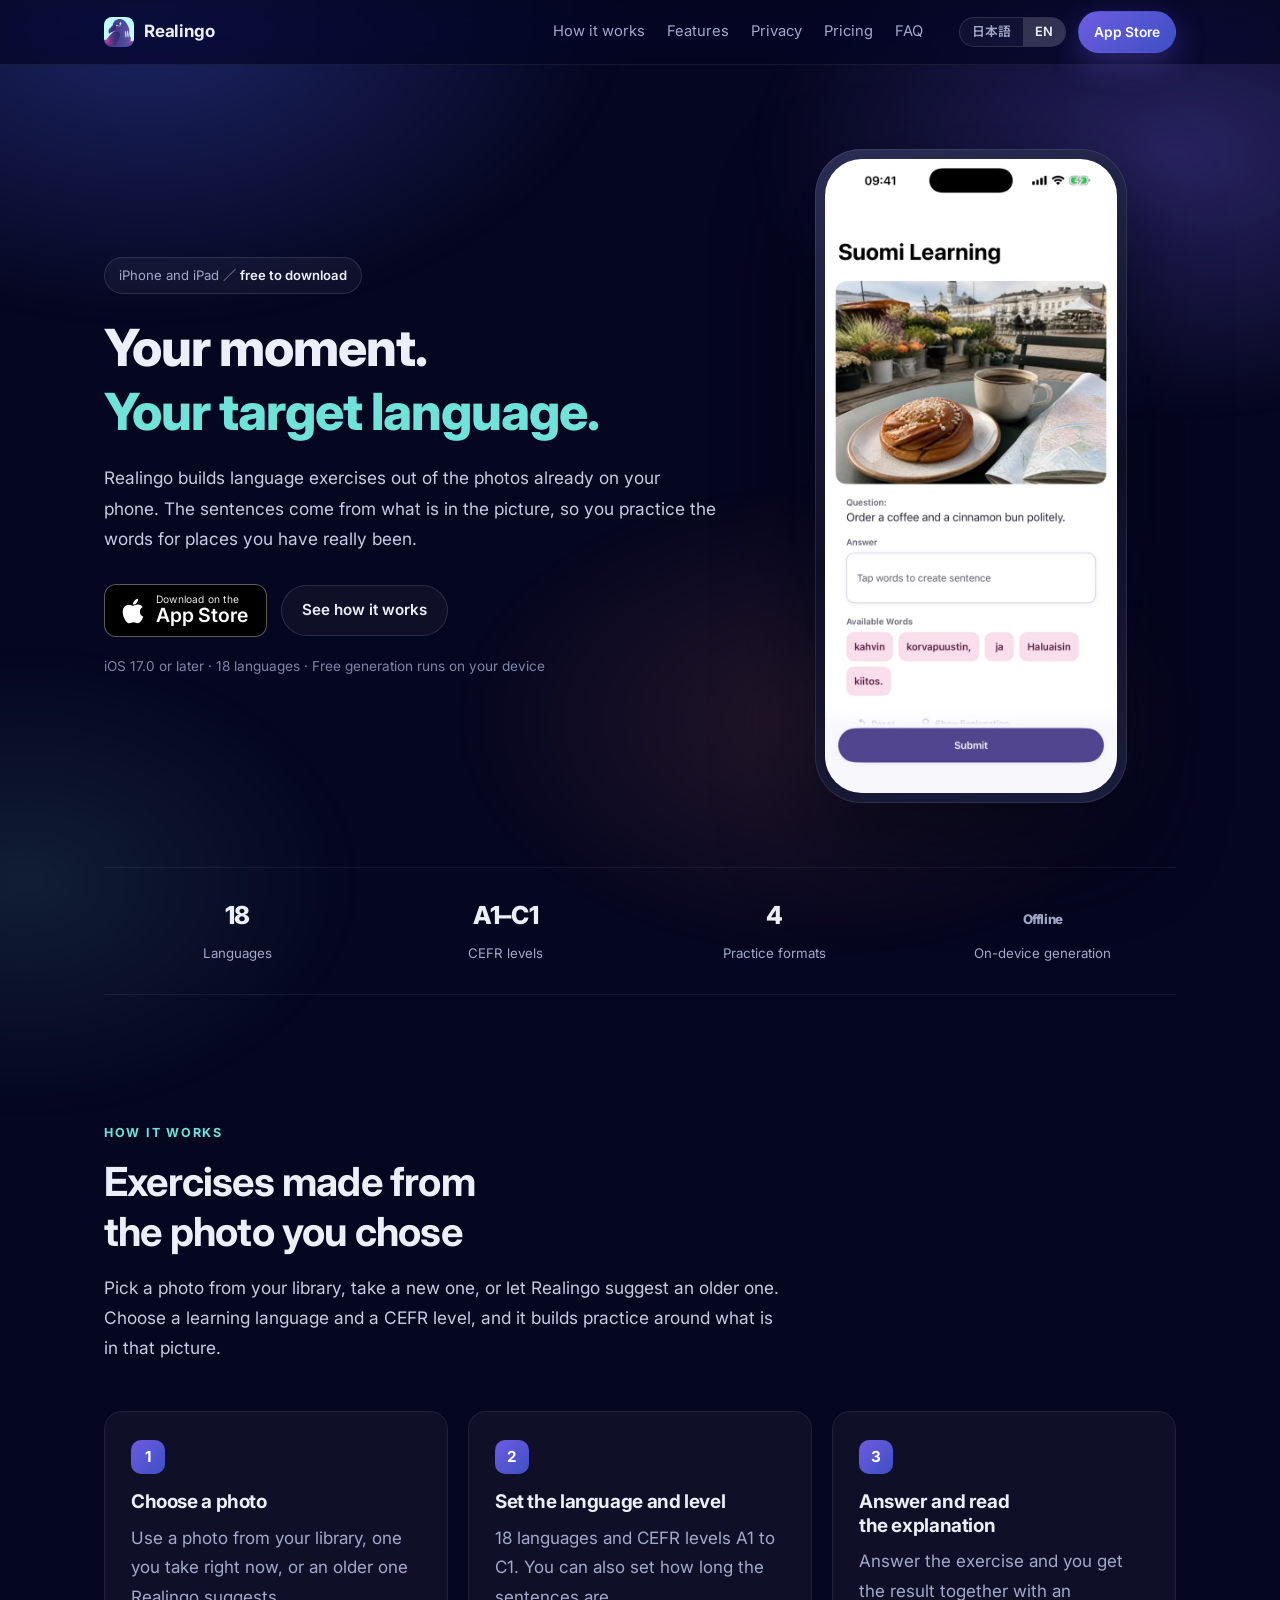
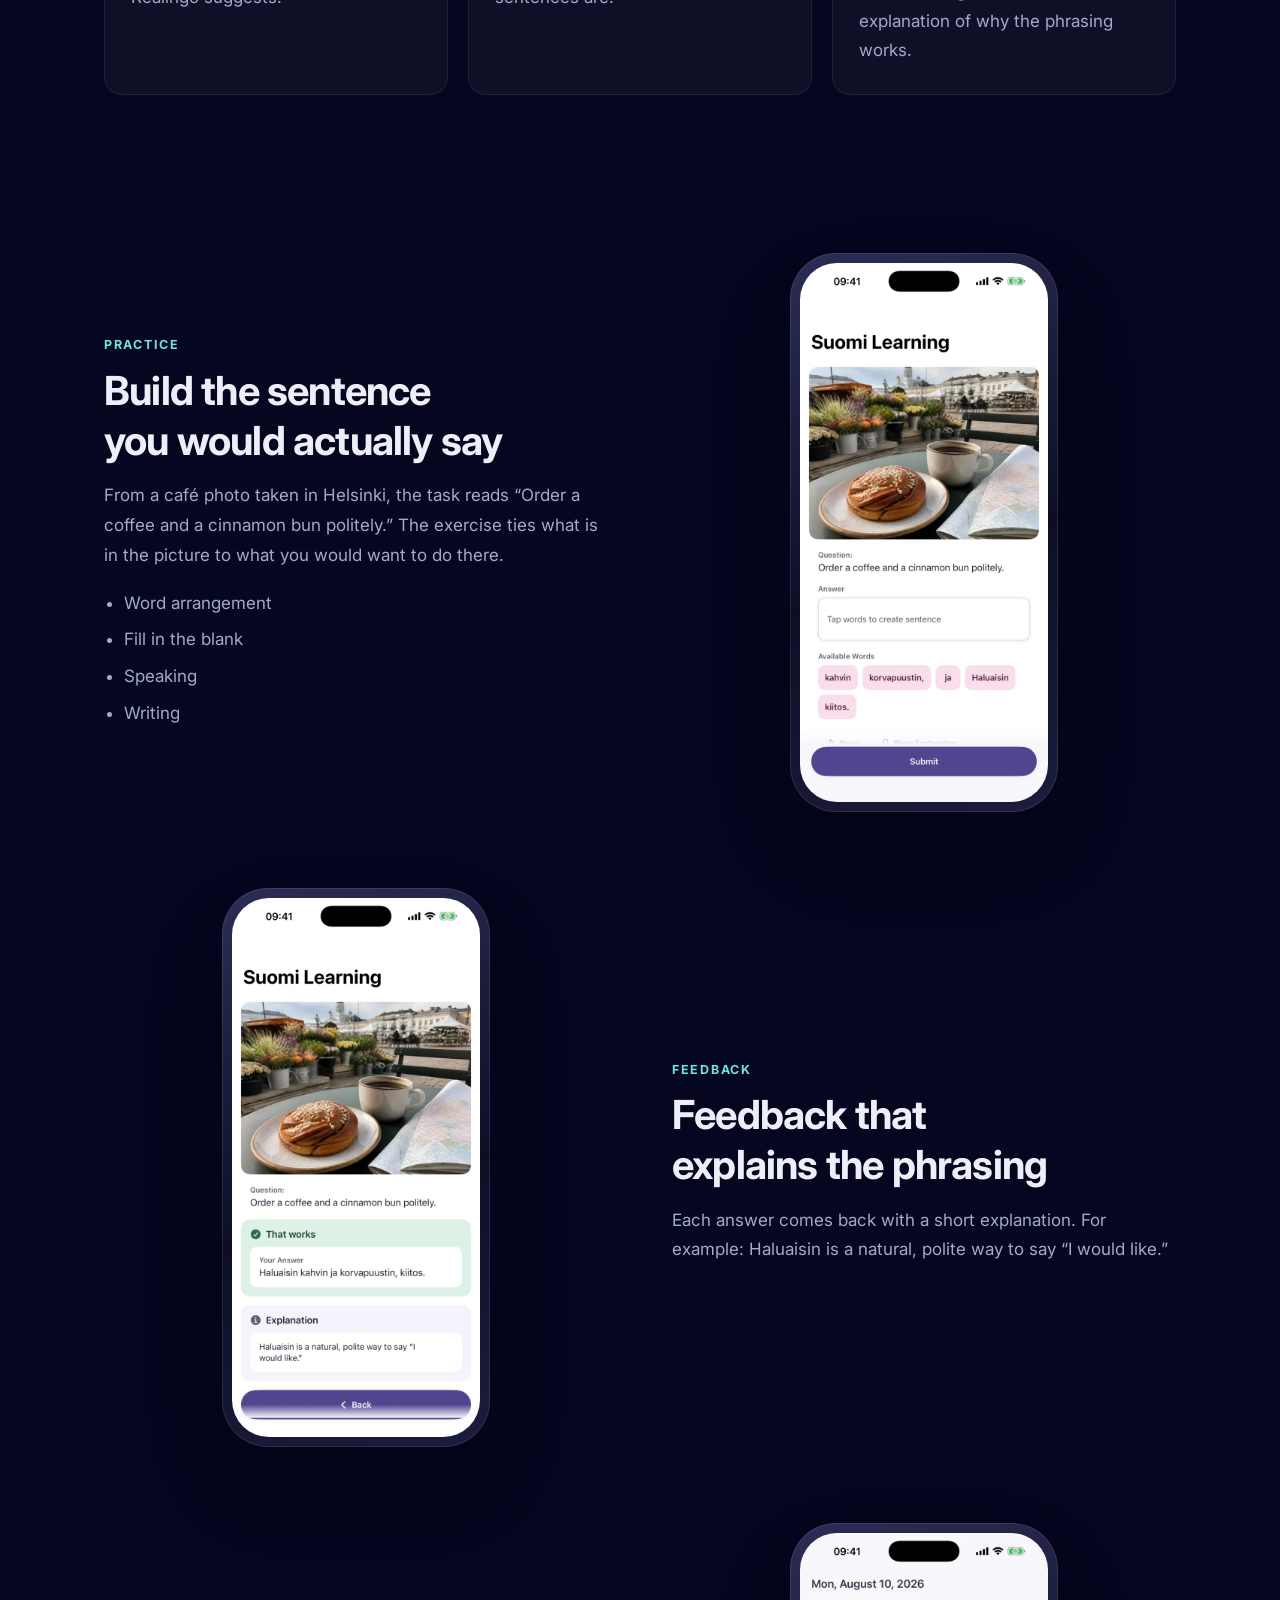
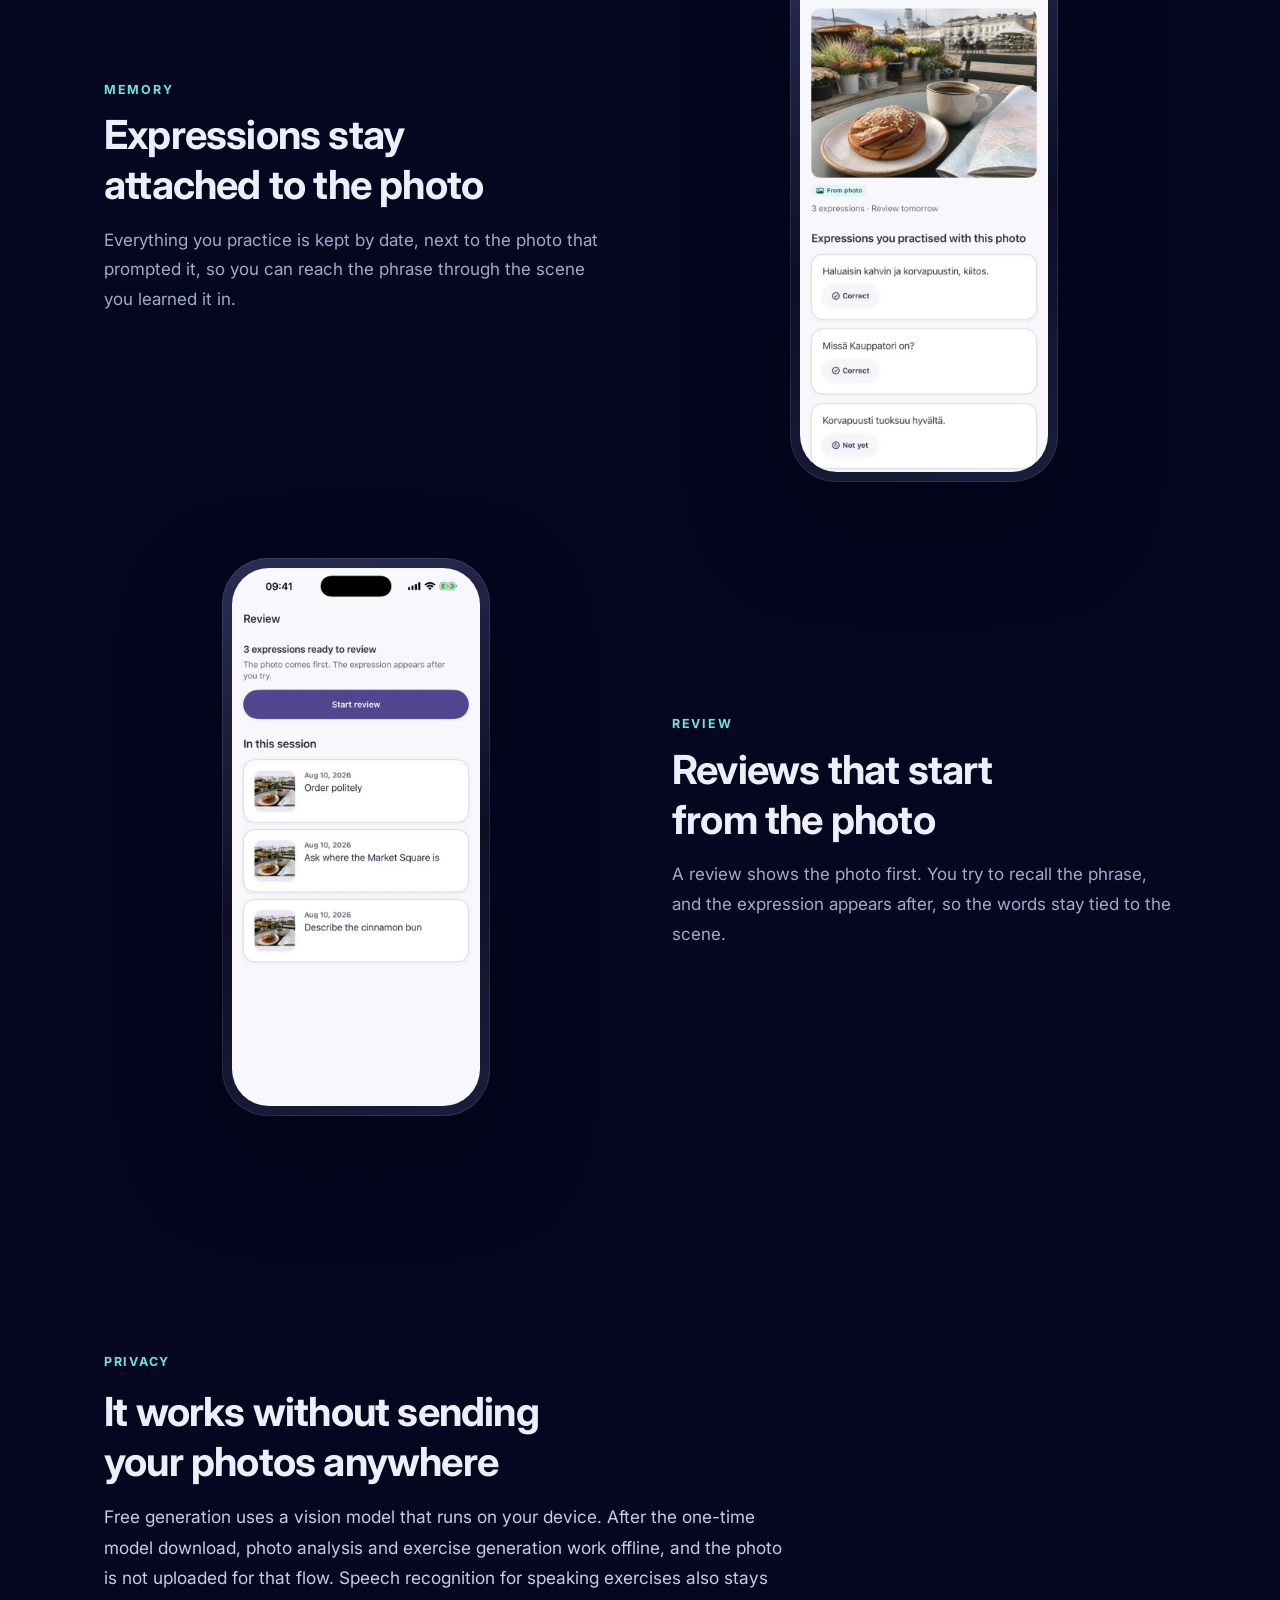
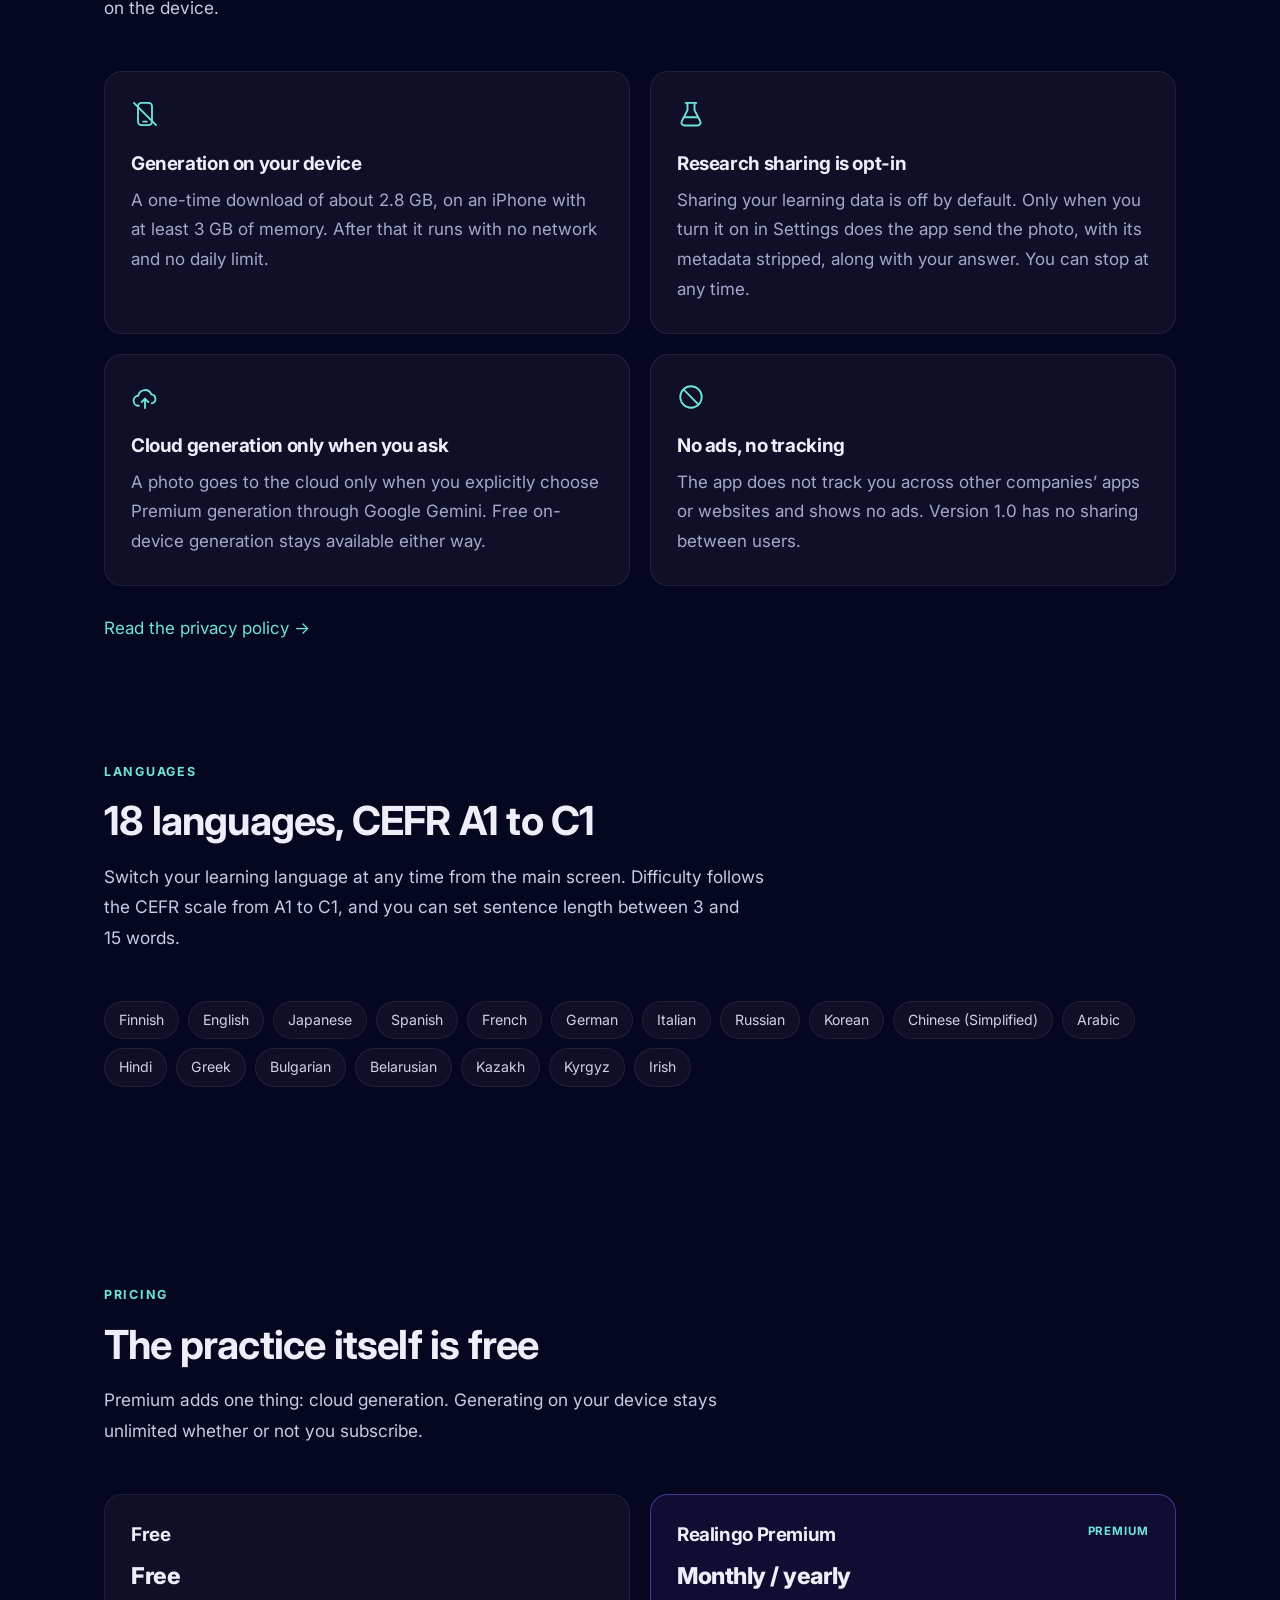
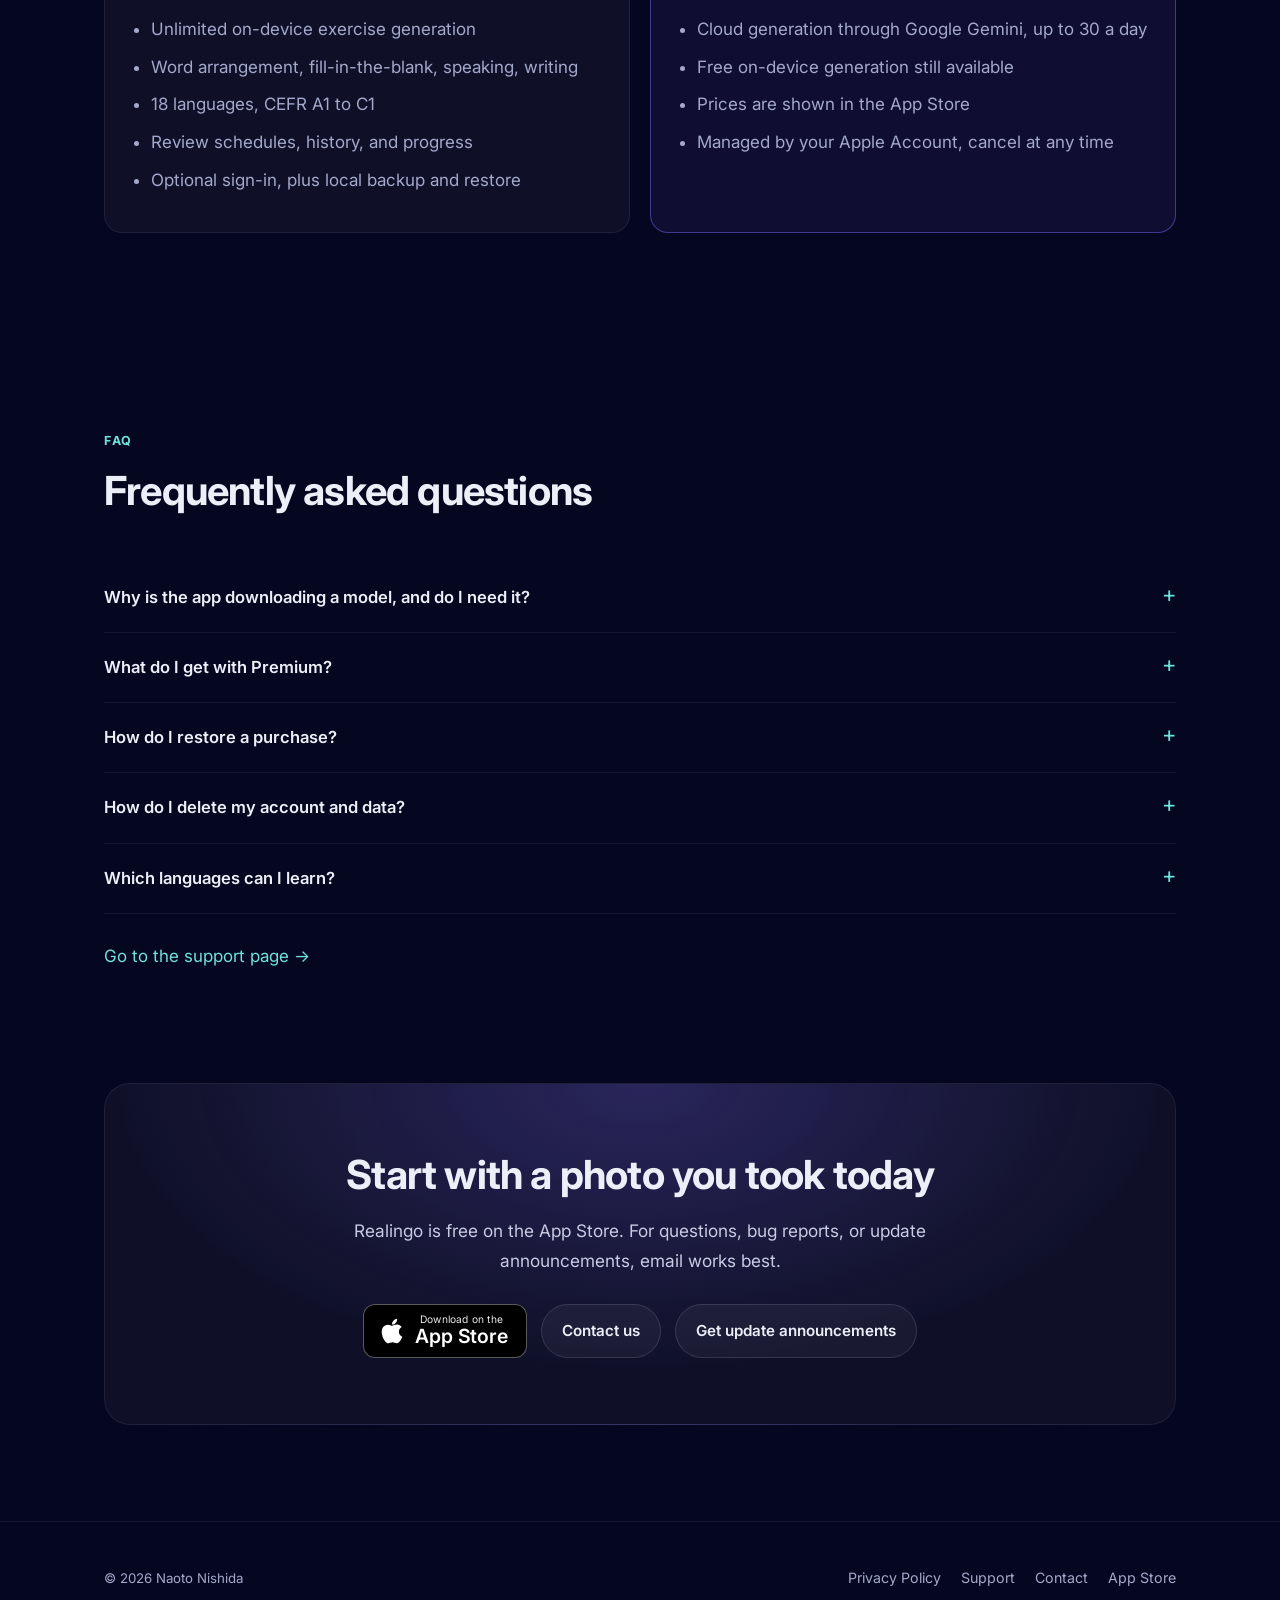
==== commit fd7f554e: "Edit the site copy and README for plainer wording Ran the repository's writing passes over the text " ====
--- a/index.html
+++ b/index.html
@@ -70,7 +70,7 @@
         <span class="en">Your moment.<br><span class="accent">Your target language.</span></span>
       </h1>
       <p class="lead ja">Realingo は、カメラロールにある写真から語学の練習問題をつくるアプリです。問題文はその写真に写っているものから組み立てられるので、自分が実際に居た場面の言葉を覚えられます。</p>
-      <p class="lead en">Realingo builds language exercises out of the photos already on your phone. The sentences come from what is in the picture, so you practise the words for places you have really been.</p>
+      <p class="lead en">Realingo builds language exercises out of the photos already on your phone. The sentences come from what is in the picture, so you practice the words for places you have really been.</p>
       <div class="hero-cta">
         <a class="appstore" href="https://apps.apple.com/us/app/realingo/id6791108476">
           <svg viewBox="0 0 384 512" aria-hidden="true"><path d="M318.7 268.7c-.2-36.7 16.4-64.4 50-84.8-18.8-26.9-47.2-41.7-84.7-44.6-35.5-2.8-74.3 20.7-88.5 20.7-15 0-49.4-19.7-76.4-19.7C63.3 141.2 4 184.8 4 273.5q0 39.3 14.4 81.2c12.8 36.7 59 126.7 107.2 125.2 25.2-.6 43-17.9 75.8-17.9 31.8 0 48.3 17.9 76.4 17.9 48.6-.7 90.4-82.5 102.6-119.3-65.2-30.7-61.7-90-61.7-91.9zm-56.6-164.2c27.3-32.4 24.8-61.9 24-72.5-24.1 1.4-52 16.4-67.9 34.9-17.5 19.8-27.8 44.3-25.6 71.9 26.1 2 49.9-11.4 69.5-34.3z"/></svg>
@@ -158,9 +158,9 @@
     <div class="feature reveal">
       <div class="feature-text">
         <p class="eyebrow"><span class="ja">フィードバック</span><span class="en">Feedback</span></p>
-        <h2><span class="ja">正解だけでなく、理由まで返す</span><span class="en">Feedback that explains the phrasing</span></h2>
+        <h2><span class="ja">答え合わせに、理由が付いてくる</span><span class="en">Feedback that explains the phrasing</span></h2>
         <p class="ja">答え合わせのあとに短い説明が付きます。たとえば Haluaisin が「〜をいただきたいのですが」にあたる自然でていねいな言い方だ、というところまで示します。</p>
-        <p class="en">Each answer comes back with a short explanation — for example, that Haluaisin is a natural, polite way to say “I would like.”</p>
+        <p class="en">Each answer comes back with a short explanation. For example: Haluaisin is a natural, polite way to say “I would like.”</p>
       </div>
       <div class="phone">
         <img src="assets/shot-02.webp" width="660" height="1434" loading="lazy" alt="解答が正解と判定され、その下に Haluaisin の使い方についての説明が表示されている画面。">
@@ -172,7 +172,7 @@
         <p class="eyebrow"><span class="ja">記録</span><span class="en">Memory</span></p>
         <h2><span class="ja">練習した表現は写真ごと残る</span><span class="en">Expressions stay attached to the photo</span></h2>
         <p class="ja">その日に練習した表現は、きっかけになった写真といっしょに日付順で残ります。単語帳をめくるかわりに、どの場面で覚えたかから思い出せます。</p>
-        <p class="en">Everything you practise is kept by date, next to the photo that prompted it, so you can reach the phrase through the scene you learned it in.</p>
+        <p class="en">Everything you practice is kept by date, next to the photo that prompted it, so you can reach the phrase through the scene you learned it in.</p>
       </div>
       <div class="phone">
         <img src="assets/shot-03.webp" width="660" height="1434" loading="lazy" alt="1枚の写真と、その写真で練習した3つの表現が正誤とともに並んでいる記録画面。">
